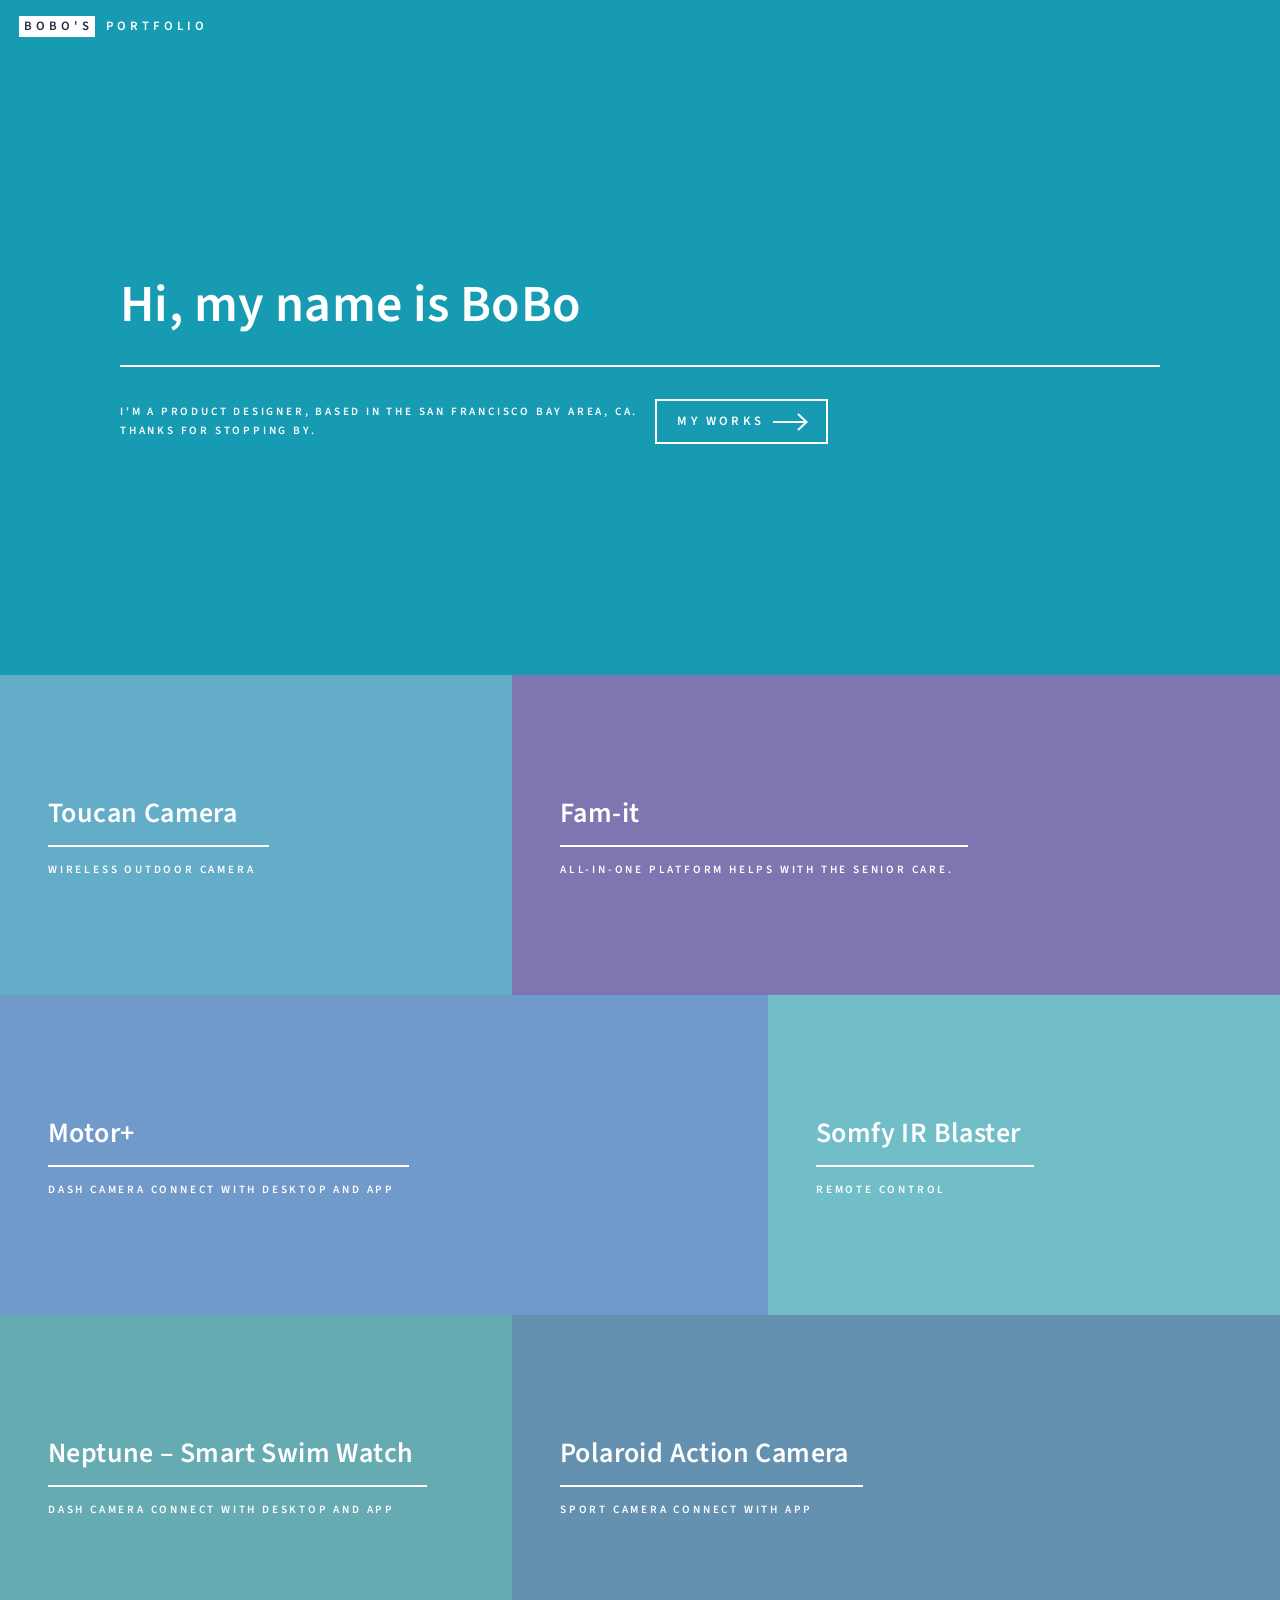
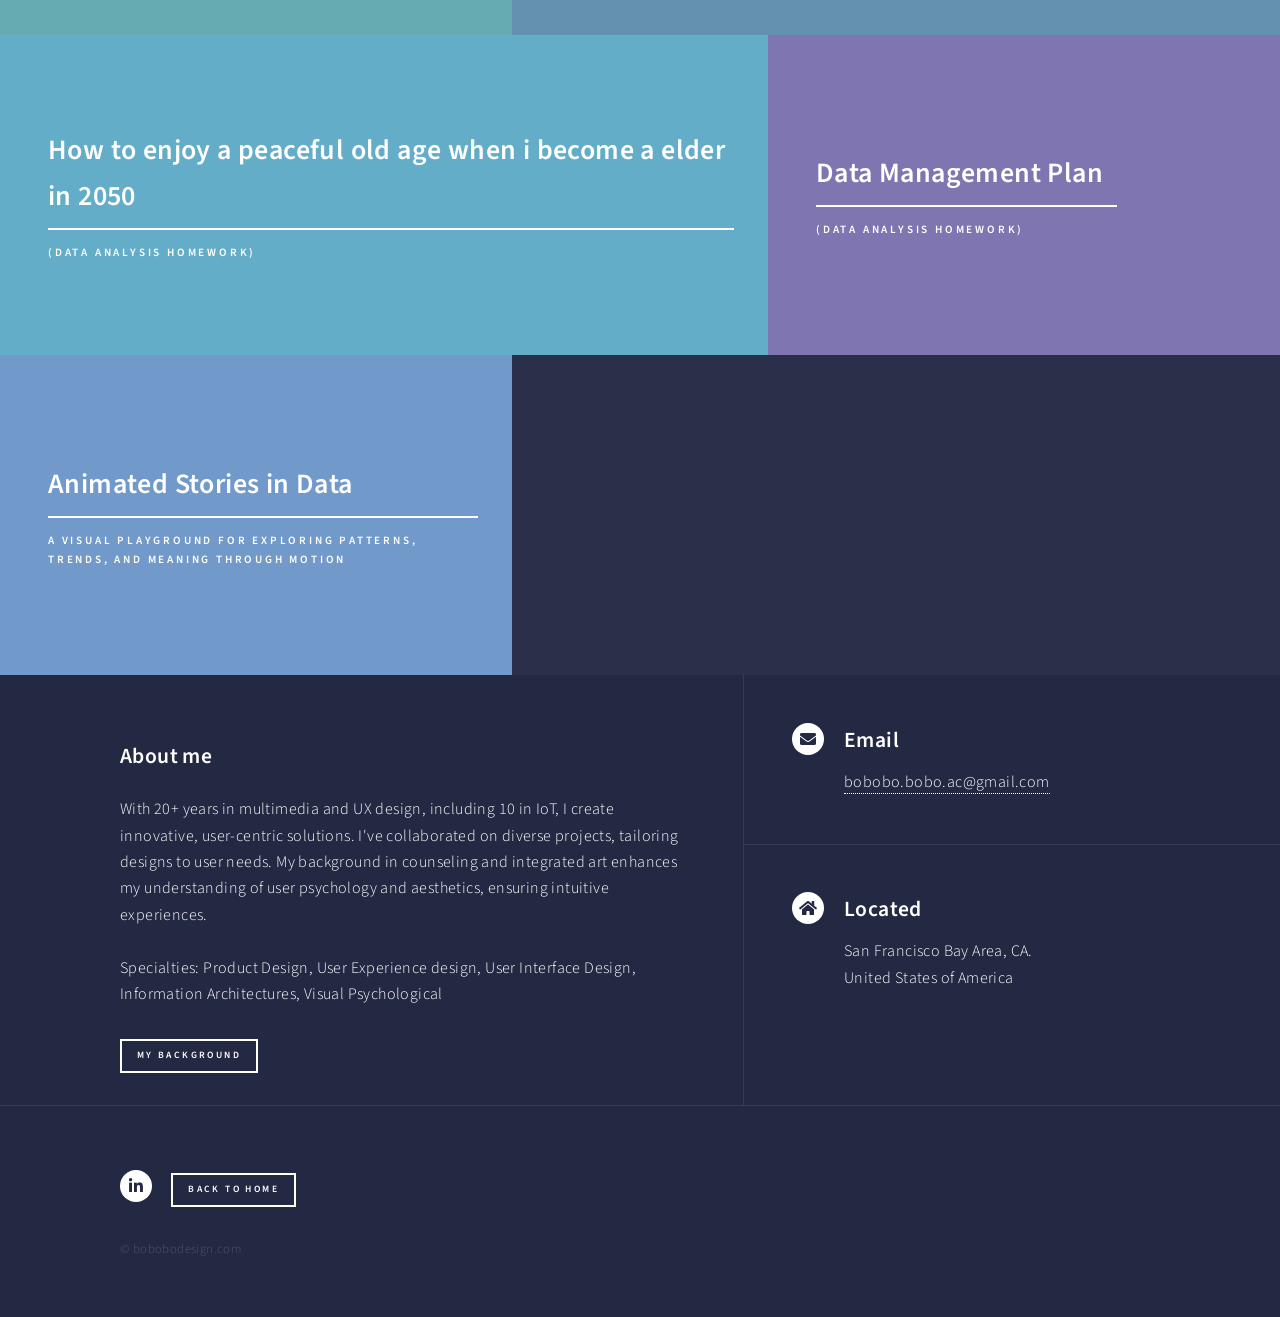
==== index.html @ 15dc29a9 "Add files via upload" ====
<!DOCTYPE HTML>
<html>
	<head>
		<title>BoBoBo's UX design portfolio</title>
		<meta charset="utf-8" />
		<meta name="viewport" content="width=device-width, initial-scale=1, user-scalable=no" />
		<link rel="stylesheet" href="assets/css/main.css" />
		<noscript><link rel="stylesheet" href="assets/css/noscript.css" /></noscript>

		<!-- Google tag (gtag.js) -->
<script async src="https://www.googletagmanager.com/gtag/js?id=G-2B6J5E05LQ"></script>
<script>
  window.dataLayer = window.dataLayer || [];
  function gtag(){dataLayer.push(arguments);}
  gtag('js', new Date());

  gtag('config', 'G-2B6J5E05LQ');
</script>
	</head>
	<body class="is-preload">

		<!-- Wrapper -->
			<div id="wrapper">

				<!-- Header -->
					<header id="header" class="alt">
						<a href="index.html" class="logo"><strong>BoBo's</strong> <span>Portfolio</span></a>
						
					</header>
	
				

				<!-- Banner -->
					<section id="banner" class="major">
						<div class="inner">
							<header class="major">
								<h1>Hi, my name is BoBo</h1>
							</header>
							<div class="content">
								<p>I'm a Product designer, based in the San Francisco Bay Area, CA.<br />
								Thanks for stopping by.</p>
								<ul class="actions">
									<li><a href="#one" class="button next scrolly">My works</a></li>
								</ul>
							</div>
						</div>
					</section>

				<!-- Main -->
					<div id="main">

						<!-- One -->
							<section id="one" class="tiles">
								<article>
									<span class="image">
										<img src="images/pic01.jpg" alt="" />
									</span>
									<header class="major">
										<h3><a href="toucan.html" class="link">Toucan Camera</a></h3>
										<p>Wireless Outdoor Camera</p>
									</header>	
								</article>
								<article>
									<span class="image">
										<img src="images/pic02.jpg" alt="" />
									</span>
									<header class="major">
										<h3><a href="famit.html" class="link">Fam-it</a></h3>
										<p>All-in-one platform helps with the senior care.</p>
									</header>
								</article>
								<article>
									<span class="image">
										<img src="images/motor.jpg" alt="" />
									</span>
									<header class="major">
										<h3><a href="Motorplus.html" class="link">Motor+</a></h3>
										<p>Dash Camera connect with desktop and app</p>
									</header>
								</article>
								<article>
									<span class="image">
										<img src="images/pic04.jpg" alt="" />
									</span>
									<header class="major">
										<h3><a href="somfy.html" class="link">Somfy IR Blaster</a></h3>
										<p>Remote Control</p>
									</header>
								</article>
								<article>
									<span class="image">
										<img src="images/pic05.jpg" alt="" />
									</span>
									<header class="major">
										<h3><a href="Neptune.html" class="link">Neptune – Smart Swim Watch</a></h3>
										<p>Dash Camera connect with desktop and app</p>
									</header>
								</article>
								<article>
									<span class="image">
										<img src="images/pic06.jpg" alt="" />
									</span>
									<header class="major">
										<h3><a href="Polaroid.html" class="link">Polaroid Action Camera</a></h3>
										<p>Sport Camera connect with app</p>
									</header>
								</article>
								<article>
									<span class="image">
										<img src="images/DA/da.png" alt="" />
									</span>
									<header class="major">
										<h3><a href="da1.html" class="link">How to enjoy a peaceful old age when i become a elder in 2050 </a></h3>
										<p>(Data Analysis Homework)</p>
									</header>
								</article>
								<article>
									<span class="image">
										<img src="images/DA2.jpg" alt="" />
									</span>
									<header class="major">
										<h3><a href="da2.html" class="link">Data Management Plan </a></h3>
										<p>(Data Analysis Homework)</p>
									</header>
								</article>

								<article>
									<span class="image">
										<img src="images/da3_1.png" alt="" />
									</span>
									<header class="major">
										<h3><a href="da3.html" class="link">Animated Stories in Data</a></h3>
										<p>A visual playground for exploring patterns, trends, and meaning through motion</p>
									</header>
								</article>
							</section>

						<!-- Two 
							<section id="two">
								<div class="inner">
									<header class="major">
										<h2>Massa libero</h2>
									</header>
									<p>Nullam et orci eu lorem consequat tincidunt vivamus et sagittis libero. Mauris aliquet magna magna sed nunc rhoncus pharetra. Pellentesque condimentum sem. In efficitur ligula tate urna. Maecenas laoreet massa vel lacinia pellentesque lorem ipsum dolor. Nullam et orci eu lorem consequat tincidunt. Vivamus et sagittis libero. Mauris aliquet magna magna sed nunc rhoncus amet pharetra et feugiat tempus.</p>
									<ul class="actions">
										<li><a href="landing.html" class="button next">Get Started</a></li>
									</ul>
								</div>
							</section> -->

					</div>

				<!-- Contact -->
					<section id="contact">
						<div class="inner">
							<section>
								<div>
									<h3>About me</h3>
									<p>With 20+ years in multimedia and UX design, including 10 in IoT, I create innovative, user-centric solutions. I've collaborated on diverse projects, tailoring designs to user needs. 
										My background in counseling and integrated art enhances my understanding of user psychology and aesthetics, ensuring intuitive experiences.</br></br>

										Specialties: Product Design, User Experience design, User Interface Design, Information Architectures, Visual Psychological
									</p>
								<a class="button small" href="cv.html">My background</a>
								</div>
							</section>
							<section class="split">
								<section>
									<div class="contact-method">
										<span class="icon solid alt fa-envelope"></span>
										<h3>Email</h3>
										<a href="#">bobobo.bobo.ac@gmail.com</a>
									</div>
								</section>
							
							
								<section>
									<div class="contact-method">
										<span class="icon solid alt fa-home"></span>
										<h3>Located</h3>
										<span>San Francisco Bay Area, CA.<br />
										United States of America</span>
									</div>
								</section>
							</section>
						</div>
					</section>

				<!-- Footer -->
					<footer id="footer">
						<div class="inner">
							<ul class="icons">
								
								<li><a href="https://www.linkedin.com/in/boboyee/" class="icon brands alt fa-linkedin-in" target="_blank"><span class="label">LinkedIn</span></a></li>
								<li><a class="button small" href="index.html">Back to home</a></li>
							</ul>
							<ul class="copyright">
								<li>&copy; bobobodesign.com</li>
							</ul>
						</div>
					</footer>

			</div>

		<!-- Scripts -->
			<script src="assets/js/jquery.min.js"></script>
			<script src="assets/js/jquery.scrolly.min.js"></script>
			<script src="assets/js/jquery.scrollex.min.js"></script>
			<script src="assets/js/browser.min.js"></script>
			<script src="assets/js/breakpoints.min.js"></script>
			<script src="assets/js/util.js"></script>
			<script src="assets/js/main.js"></script>

	</body>
</html>
---- assets/css/main.css ----
@import url(fontawesome-all.min.css);
@import url("https://fonts.googleapis.com/css?family=Source+Sans+Pro:300,300italic,600,600italic");

/*
	Forty by HTML5 UP
	html5up.net | @ajlkn
	Free for personal and commercial use under the CCA 3.0 license (html5up.net/license)
*/

html, body, div, span, applet, object,
iframe, h1, h2, h3, h4, h5, h6, p, blockquote,
pre, a, abbr, acronym, address, big, cite,
code, del, dfn, em, img, ins, kbd, q, s, samp,
small, strike, strong, sub, sup, tt, var, b,
u, i, center, dl, dt, dd, ol, ul, li, fieldset,
form, label, legend, table, caption, tbody,
tfoot, thead, tr, th, td, article, aside,
canvas, details, embed, figure, figcaption,
footer, header, hgroup, menu, nav, output, ruby,
section, summary, time, mark, audio, video {
	margin: 0;
	padding: 0;
	border: 0;
	font-size: 100%;
	font: inherit;
	vertical-align: baseline;}

article, aside, details, figcaption, figure,
footer, header, hgroup, menu, nav, section {
	display: block;}

body {
	line-height: 1;
}

ol, ul {
	list-style: none;
}

blockquote, q {
	quotes: none;
}

	blockquote:before, blockquote:after, q:before, q:after {
		content: '';
		content: none;
	}

table {
	border-collapse: collapse;
	border-spacing: 0;
}

body {
	-webkit-text-size-adjust: none;
}

mark {
	background-color: transparent;
	color: inherit;
}

input::-moz-focus-inner {
	border: 0;
	padding: 0;
}

input, select, textarea {
	-moz-appearance: none;
	-webkit-appearance: none;
	-ms-appearance: none;
	appearance: none;
}

/* Basic */

	@-ms-viewport {
		width: device-width;
	}

	body {
		-ms-overflow-style: scrollbar;
	}

	@media screen and (max-width: 480px) {

		html, body {
			min-width: 320px;
		}

	}

	html {
		box-sizing: border-box;
	}

	*, *:before, *:after {
		box-sizing: inherit;
	}

	body {
		background: #242943;
	}

		body.is-preload *, body.is-preload *:before, body.is-preload *:after {
			-moz-animation: none !important;
			-webkit-animation: none !important;
			-ms-animation: none !important;
			animation: none !important;
			-moz-transition: none !important;
			-webkit-transition: none !important;
			-ms-transition: none !important;
			transition: none !important;
		}

/* Type */

	body, input, select, textarea {
		color: #ffffff;
		font-family: "Source Sans Pro", Helvetica, sans-serif;
		font-size: 17pt;
		font-weight: 300;
		letter-spacing: 0.025em;
		line-height: 1.65;
	}

		@media screen and (max-width: 1680px) {

			body, input, select, textarea {
				font-size: 14pt;
			}

		}

		@media screen and (max-width: 1280px) {

			body, input, select, textarea {
				font-size: 12pt;
			}

		}

		@media screen and (max-width: 360px) {

			body, input, select, textarea {
				font-size: 11pt;
			}

		}

	a {
		-moz-transition: color 0.2s ease-in-out, border-bottom-color 0.2s ease-in-out;
		-webkit-transition: color 0.2s ease-in-out, border-bottom-color 0.2s ease-in-out;
		-ms-transition: color 0.2s ease-in-out, border-bottom-color 0.2s ease-in-out;
		transition: color 0.2s ease-in-out, border-bottom-color 0.2s ease-in-out;
		border-bottom: dotted 1px;
		color: inherit;
		text-decoration: none;
	}

		a:hover {
			border-bottom-color: transparent;
			color: #9bf1ff !important;
		}

		a:active {
			color: #53e3fb !important;
		}

	strong, b {
		color: #ffffff;
		font-weight: 600;
	}

	em, i {
		font-style: italic;
	}

	p {
		margin: 0 0 2em 0;
	}

	h1, h2, h3, h4, h5, h6 {
		color: #ffffff;
		font-weight: 600;
		line-height: 1.65;
		margin: 0 0 1em 0;
	}

		h1 a, h2 a, h3 a, h4 a, h5 a, h6 a {
			color: inherit;
			border-bottom: 0;
		}

	h1 {
		font-size: 2.5em;
	}

	h2 {
		font-size: 1.75em;
	}

	h3 {
		font-size: 1.35em;
	}

	h4 {
		font-size: 1.1em;
	}

	h5 {
		font-size: 0.9em;
	}

	h6 {
		font-size: 0.7em;
	}

	@media screen and (max-width: 736px) {

		h1 {
			font-size: 2em;
		}

		h2 {
			font-size: 1.5em;
		}

		h3 {
			font-size: 1.25em;
		}

	}

	sub {
		font-size: 0.8em;
		position: relative;
		top: 0.5em;
	}

	sup {
		font-size: 0.8em;
		position: relative;
		top: -0.5em;
	}

	blockquote {
		border-left: solid 4px rgba(212, 212, 255, 0.1);
		font-style: italic;
		margin: 0 0 2em 0;
		padding: 0.5em 0 0.5em 2em;
	}

	code {
		background: rgba(212, 212, 255, 0.035);
		font-family: "Courier New", monospace;
		font-size: 0.9em;
		margin: 0 0.25em;
		padding: 0.25em 0.65em;
	}

	pre {
		-webkit-overflow-scrolling: touch;
		font-family: "Courier New", monospace;
		font-size: 0.9em;
		margin: 0 0 2em 0;
	}

		pre code {
			display: block;
			line-height: 1.75;
			padding: 1em 1.5em;
			overflow-x: auto;
		}

	hr {
		border: 0;
		border-bottom: solid 1px rgba(212, 212, 255, 0.1);
		margin: 2em 0;
	}

		hr.major {
			margin: 3em 0;
		}

	.align-left {
		text-align: left;
	}

	.align-center {
		text-align: center;
	}

	.align-right {
		text-align: right;
	}

/* Row */

	.row {
		display: flex;
		flex-wrap: wrap;
		box-sizing: border-box;
		align-items: stretch;
	}

		.row > * {
			box-sizing: border-box;
		}

		.row.gtr-uniform > * > :last-child {
			margin-bottom: 0;
		}

		.row.aln-left {
			justify-content: flex-start;
		}

		.row.aln-center {
			justify-content: center;
		}

		.row.aln-right {
			justify-content: flex-end;
		}

		.row.aln-top {
			align-items: flex-start;
		}

		.row.aln-middle {
			align-items: center;
		}

		.row.aln-bottom {
			align-items: flex-end;
		}

		.row > .imp {
			order: -1;
		}

		.row > .col-1 {
			width: 8.33333%;
		}

		.row > .off-1 {
			margin-left: 8.33333%;
		}

		.row > .col-2 {
			width: 16.66667%;
		}

		.row > .off-2 {
			margin-left: 16.66667%;
		}

		.row > .col-3 {
			width: 25%;
		}

		.row > .off-3 {
			margin-left: 25%;
		}

		.row > .col-4 {
			width: 33.33333%;
		}

		.row > .off-4 {
			margin-left: 33.33333%;
		}

		.row > .col-5 {
			width: 41.66667%;
		}

		.row > .off-5 {
			margin-left: 41.66667%;
		}

		.row > .col-6 {
			width: 50%;
		}

		.row > .off-6 {
			margin-left: 50%;
		}

		.row > .col-7 {
			width: 58.33333%;
		}

		.row > .off-7 {
			margin-left: 58.33333%;
		}

		.row > .col-8 {
			width: 66.66667%;
		}

		.row > .off-8 {
			margin-left: 66.66667%;
		}

		.row > .col-9 {
			width: 75%;
		}

		.row > .off-9 {
			margin-left: 75%;
		}

		.row > .col-10 {
			width: 83.33333%;
		}

		.row > .off-10 {
			margin-left: 83.33333%;
		}

		.row > .col-11 {
			width: 91.66667%;
		}

		.row > .off-11 {
			margin-left: 91.66667%;
		}

		.row > .col-12 {
			width: 100%;
		}

		.row > .off-12 {
			margin-left: 100%;
		}

		.row.gtr-0 {
			margin-top: 0;
			margin-left: 0em;
		}

			.row.gtr-0 > * {
				padding: 0 0 0 0em;
			}

			.row.gtr-0.gtr-uniform {
				margin-top: 0em;
			}

				.row.gtr-0.gtr-uniform > * {
					padding-top: 0em;
				}

		.row.gtr-25 {
			margin-top: 0;
			margin-left: -0.5em;
		}

			.row.gtr-25 > * {
				padding: 0 0 0 0.5em;
			}

			.row.gtr-25.gtr-uniform {
				margin-top: -0.5em;
			}

				.row.gtr-25.gtr-uniform > * {
					padding-top: 0.5em;
				}

		.row.gtr-50 {
			margin-top: 0;
			margin-left: -1em;
		}

			.row.gtr-50 > * {
				padding: 0 0 0 1em;
			}

			.row.gtr-50.gtr-uniform {
				margin-top: -1em;
			}

				.row.gtr-50.gtr-uniform > * {
					padding-top: 1em;
				}

		.row {
			margin-top: 0;
			margin-left: -2em;
		}

			.row > * {
				padding: 0 0 0 2em;
			}

			.row.gtr-uniform {
				margin-top: -2em;
			}

				.row.gtr-uniform > * {
					padding-top: 2em;
				}

		.row.gtr-150 {
			margin-top: 0;
			margin-left: -3em;
		}

			.row.gtr-150 > * {
				padding: 0 0 0 3em;
			}

			.row.gtr-150.gtr-uniform {
				margin-top: -3em;
			}

				.row.gtr-150.gtr-uniform > * {
					padding-top: 3em;
				}

		.row.gtr-200 {
			margin-top: 0;
			margin-left: -4em;
		}

			.row.gtr-200 > * {
				padding: 0 0 0 4em;
			}

			.row.gtr-200.gtr-uniform {
				margin-top: -4em;
			}

				.row.gtr-200.gtr-uniform > * {
					padding-top: 4em;
				}

		@media screen and (max-width: 1680px) {

			.row {
				display: flex;
				flex-wrap: wrap;
				box-sizing: border-box;
				align-items: stretch;
			}

				.row > * {
					box-sizing: border-box;
				}

				.row.gtr-uniform > * > :last-child {
					margin-bottom: 0;
				}

				.row.aln-left {
					justify-content: flex-start;
				}

				.row.aln-center {
					justify-content: center;
				}

				.row.aln-right {
					justify-content: flex-end;
				}

				.row.aln-top {
					align-items: flex-start;
				}

				.row.aln-middle {
					align-items: center;
				}

				.row.aln-bottom {
					align-items: flex-end;
				}

				.row > .imp-xlarge {
					order: -1;
				}

				.row > .col-1-xlarge {
					width: 8.33333%;
				}

				.row > .off-1-xlarge {
					margin-left: 8.33333%;
				}

				.row > .col-2-xlarge {
					width: 16.66667%;
				}

				.row > .off-2-xlarge {
					margin-left: 16.66667%;
				}

				.row > .col-3-xlarge {
					width: 25%;
				}

				.row > .off-3-xlarge {
					margin-left: 25%;
				}

				.row > .col-4-xlarge {
					width: 33.33333%;
				}

				.row > .off-4-xlarge {
					margin-left: 33.33333%;
				}

				.row > .col-5-xlarge {
					width: 41.66667%;
				}

				.row > .off-5-xlarge {
					margin-left: 41.66667%;
				}

				.row > .col-6-xlarge {
					width: 50%;
				}

				.row > .off-6-xlarge {
					margin-left: 50%;
				}

				.row > .col-7-xlarge {
					width: 58.33333%;
				}

				.row > .off-7-xlarge {
					margin-left: 58.33333%;
				}

				.row > .col-8-xlarge {
					width: 66.66667%;
				}

				.row > .off-8-xlarge {
					margin-left: 66.66667%;
				}

				.row > .col-9-xlarge {
					width: 75%;
				}

				.row > .off-9-xlarge {
					margin-left: 75%;
				}

				.row > .col-10-xlarge {
					width: 83.33333%;
				}

				.row > .off-10-xlarge {
					margin-left: 83.33333%;
				}

				.row > .col-11-xlarge {
					width: 91.66667%;
				}

				.row > .off-11-xlarge {
					margin-left: 91.66667%;
				}

				.row > .col-12-xlarge {
					width: 100%;
				}

				.row > .off-12-xlarge {
					margin-left: 100%;
				}

				.row.gtr-0 {
					margin-top: 0;
					margin-left: 0em;
				}

					.row.gtr-0 > * {
						padding: 0 0 0 0em;
					}

					.row.gtr-0.gtr-uniform {
						margin-top: 0em;
					}

						.row.gtr-0.gtr-uniform > * {
							padding-top: 0em;
						}

				.row.gtr-25 {
					margin-top: 0;
					margin-left: -0.5em;
				}

					.row.gtr-25 > * {
						padding: 0 0 0 0.5em;
					}

					.row.gtr-25.gtr-uniform {
						margin-top: -0.5em;
					}

						.row.gtr-25.gtr-uniform > * {
							padding-top: 0.5em;
						}

				.row.gtr-50 {
					margin-top: 0;
					margin-left: -1em;
				}

					.row.gtr-50 > * {
						padding: 0 0 0 1em;
					}

					.row.gtr-50.gtr-uniform {
						margin-top: -1em;
					}

						.row.gtr-50.gtr-uniform > * {
							padding-top: 1em;
						}

				.row {
					margin-top: 0;
					margin-left: -2em;
				}

					.row > * {
						padding: 0 0 0 2em;
					}

					.row.gtr-uniform {
						margin-top: -2em;
					}

						.row.gtr-uniform > * {
							padding-top: 2em;
						}

				.row.gtr-150 {
					margin-top: 0;
					margin-left: -3em;
				}

					.row.gtr-150 > * {
						padding: 0 0 0 3em;
					}

					.row.gtr-150.gtr-uniform {
						margin-top: -3em;
					}

						.row.gtr-150.gtr-uniform > * {
							padding-top: 3em;
						}

				.row.gtr-200 {
					margin-top: 0;
					margin-left: -4em;
				}

					.row.gtr-200 > * {
						padding: 0 0 0 4em;
					}

					.row.gtr-200.gtr-uniform {
						margin-top: -4em;
					}

						.row.gtr-200.gtr-uniform > * {
							padding-top: 4em;
						}

		}

		@media screen and (max-width: 1280px) {

			.row {
				display: flex;
				flex-wrap: wrap;
				box-sizing: border-box;
				align-items: stretch;
			}

				.row > * {
					box-sizing: border-box;
				}

				.row.gtr-uniform > * > :last-child {
					margin-bottom: 0;
				}

				.row.aln-left {
					justify-content: flex-start;
				}

				.row.aln-center {
					justify-content: center;
				}

				.row.aln-right {
					justify-content: flex-end;
				}

				.row.aln-top {
					align-items: flex-start;
				}

				.row.aln-middle {
					align-items: center;
				}

				.row.aln-bottom {
					align-items: flex-end;
				}

				.row > .imp-large {
					order: -1;
				}

				.row > .col-1-large {
					width: 8.33333%;
				}

				.row > .off-1-large {
					margin-left: 8.33333%;
				}

				.row > .col-2-large {
					width: 16.66667%;
				}

				.row > .off-2-large {
					margin-left: 16.66667%;
				}

				.row > .col-3-large {
					width: 25%;
				}

				.row > .off-3-large {
					margin-left: 25%;
				}

				.row > .col-4-large {
					width: 33.33333%;
				}

				.row > .off-4-large {
					margin-left: 33.33333%;
				}

				.row > .col-5-large {
					width: 41.66667%;
				}

				.row > .off-5-large {
					margin-left: 41.66667%;
				}

				.row > .col-6-large {
					width: 50%;
				}

				.row > .off-6-large {
					margin-left: 50%;
				}

				.row > .col-7-large {
					width: 58.33333%;
				}

				.row > .off-7-large {
					margin-left: 58.33333%;
				}

				.row > .col-8-large {
					width: 66.66667%;
				}

				.row > .off-8-large {
					margin-left: 66.66667%;
				}

				.row > .col-9-large {
					width: 75%;
				}

				.row > .off-9-large {
					margin-left: 75%;
				}

				.row > .col-10-large {
					width: 83.33333%;
				}

				.row > .off-10-large {
					margin-left: 83.33333%;
				}

				.row > .col-11-large {
					width: 91.66667%;
				}

				.row > .off-11-large {
					margin-left: 91.66667%;
				}

				.row > .col-12-large {
					width: 100%;
				}

				.row > .off-12-large {
					margin-left: 100%;
				}

				.row.gtr-0 {
					margin-top: 0;
					margin-left: 0em;
				}

					.row.gtr-0 > * {
						padding: 0 0 0 0em;
					}

					.row.gtr-0.gtr-uniform {
						margin-top: 0em;
					}

						.row.gtr-0.gtr-uniform > * {
							padding-top: 0em;
						}

				.row.gtr-25 {
					margin-top: 0;
					margin-left: -0.375em;
				}

					.row.gtr-25 > * {
						padding: 0 0 0 0.375em;
					}

					.row.gtr-25.gtr-uniform {
						margin-top: -0.375em;
					}

						.row.gtr-25.gtr-uniform > * {
							padding-top: 0.375em;
						}

				.row.gtr-50 {
					margin-top: 0;
					margin-left: -0.75em;
				}

					.row.gtr-50 > * {
						padding: 0 0 0 0.75em;
					}

					.row.gtr-50.gtr-uniform {
						margin-top: -0.75em;
					}

						.row.gtr-50.gtr-uniform > * {
							padding-top: 0.75em;
						}

				.row {
					margin-top: 0;
					margin-left: -1.5em;
				}

					.row > * {
						padding: 0 0 0 1.5em;
					}

					.row.gtr-uniform {
						margin-top: -1.5em;
					}

						.row.gtr-uniform > * {
							padding-top: 1.5em;
						}

				.row.gtr-150 {
					margin-top: 0;
					margin-left: -2.25em;
				}

					.row.gtr-150 > * {
						padding: 0 0 0 2.25em;
					}

					.row.gtr-150.gtr-uniform {
						margin-top: -2.25em;
					}

						.row.gtr-150.gtr-uniform > * {
							padding-top: 2.25em;
						}

				.row.gtr-200 {
					margin-top: 0;
					margin-left: -3em;
				}

					.row.gtr-200 > * {
						padding: 0 0 0 3em;
					}

					.row.gtr-200.gtr-uniform {
						margin-top: -3em;
					}

						.row.gtr-200.gtr-uniform > * {
							padding-top: 3em;
						}

		}

		@media screen and (max-width: 980px) {

			.row {
				display: flex;
				flex-wrap: wrap;
				box-sizing: border-box;
				align-items: stretch;
			}

				.row > * {
					box-sizing: border-box;
				}

				.row.gtr-uniform > * > :last-child {
					margin-bottom: 0;
				}

				.row.aln-left {
					justify-content: flex-start;
				}

				.row.aln-center {
					justify-content: center;
				}

				.row.aln-right {
					justify-content: flex-end;
				}

				.row.aln-top {
					align-items: flex-start;
				}

				.row.aln-middle {
					align-items: center;
				}

				.row.aln-bottom {
					align-items: flex-end;
				}

				.row > .imp-medium {
					order: -1;
				}

				.row > .col-1-medium {
					width: 8.33333%;
				}

				.row > .off-1-medium {
					margin-left: 8.33333%;
				}

				.row > .col-2-medium {
					width: 16.66667%;
				}

				.row > .off-2-medium {
					margin-left: 16.66667%;
				}

				.row > .col-3-medium {
					width: 25%;
				}

				.row > .off-3-medium {
					margin-left: 25%;
				}

				.row > .col-4-medium {
					width: 33.33333%;
				}

				.row > .off-4-medium {
					margin-left: 33.33333%;
				}

				.row > .col-5-medium {
					width: 41.66667%;
				}

				.row > .off-5-medium {
					margin-left: 41.66667%;
				}

				.row > .col-6-medium {
					width: 50%;
				}

				.row > .off-6-medium {
					margin-left: 50%;
				}

				.row > .col-7-medium {
					width: 58.33333%;
				}

				.row > .off-7-medium {
					margin-left: 58.33333%;
				}

				.row > .col-8-medium {
					width: 66.66667%;
				}

				.row > .off-8-medium {
					margin-left: 66.66667%;
				}

				.row > .col-9-medium {
					width: 75%;
				}

				.row > .off-9-medium {
					margin-left: 75%;
				}

				.row > .col-10-medium {
					width: 83.33333%;
				}

				.row > .off-10-medium {
					margin-left: 83.33333%;
				}

				.row > .col-11-medium {
					width: 91.66667%;
				}

				.row > .off-11-medium {
					margin-left: 91.66667%;
				}

				.row > .col-12-medium {
					width: 100%;
				}

				.row > .off-12-medium {
					margin-left: 100%;
				}

				.row.gtr-0 {
					margin-top: 0;
					margin-left: 0em;
				}

					.row.gtr-0 > * {
						padding: 0 0 0 0em;
					}

					.row.gtr-0.gtr-uniform {
						margin-top: 0em;
					}

						.row.gtr-0.gtr-uniform > * {
							padding-top: 0em;
						}

				.row.gtr-25 {
					margin-top: 0;
					margin-left: -0.375em;
				}

					.row.gtr-25 > * {
						padding: 0 0 0 0.375em;
					}

					.row.gtr-25.gtr-uniform {
						margin-top: -0.375em;
					}

						.row.gtr-25.gtr-uniform > * {
							padding-top: 0.375em;
						}

				.row.gtr-50 {
					margin-top: 0;
					margin-left: -0.75em;
				}

					.row.gtr-50 > * {
						padding: 0 0 0 0.75em;
					}

					.row.gtr-50.gtr-uniform {
						margin-top: -0.75em;
					}

						.row.gtr-50.gtr-uniform > * {
							padding-top: 0.75em;
						}

				.row {
					margin-top: 0;
					margin-left: -1.5em;
				}

					.row > * {
						padding: 0 0 0 1.5em;
					}

					.row.gtr-uniform {
						margin-top: -1.5em;
					}

						.row.gtr-uniform > * {
							padding-top: 1.5em;
						}

				.row.gtr-150 {
					margin-top: 0;
					margin-left: -2.25em;
				}

					.row.gtr-150 > * {
						padding: 0 0 0 2.25em;
					}

					.row.gtr-150.gtr-uniform {
						margin-top: -2.25em;
					}

						.row.gtr-150.gtr-uniform > * {
							padding-top: 2.25em;
						}

				.row.gtr-200 {
					margin-top: 0;
					margin-left: -3em;
				}

					.row.gtr-200 > * {
						padding: 0 0 0 3em;
					}

					.row.gtr-200.gtr-uniform {
						margin-top: -3em;
					}

						.row.gtr-200.gtr-uniform > * {
							padding-top: 3em;
						}

		}

		@media screen and (max-width: 736px) {

			.row {
				display: flex;
				flex-wrap: wrap;
				box-sizing: border-box;
				align-items: stretch;
			}

				.row > * {
					box-sizing: border-box;
				}

				.row.gtr-uniform > * > :last-child {
					margin-bottom: 0;
				}

				.row.aln-left {
					justify-content: flex-start;
				}

				.row.aln-center {
					justify-content: center;
				}

				.row.aln-right {
					justify-content: flex-end;
				}

				.row.aln-top {
					align-items: flex-start;
				}

				.row.aln-middle {
					align-items: center;
				}

				.row.aln-bottom {
					align-items: flex-end;
				}

				.row > .imp-small {
					order: -1;
				}

				.row > .col-1-small {
					width: 8.33333%;
				}

				.row > .off-1-small {
					margin-left: 8.33333%;
				}

				.row > .col-2-small {
					width: 16.66667%;
				}

				.row > .off-2-small {
					margin-left: 16.66667%;
				}

				.row > .col-3-small {
					width: 25%;
				}

				.row > .off-3-small {
					margin-left: 25%;
				}

				.row > .col-4-small {
					width: 33.33333%;
				}

				.row > .off-4-small {
					margin-left: 33.33333%;
				}

				.row > .col-5-small {
					width: 41.66667%;
				}

				.row > .off-5-small {
					margin-left: 41.66667%;
				}

				.row > .col-6-small {
					width: 50%;
				}

				.row > .off-6-small {
					margin-left: 50%;
				}

				.row > .col-7-small {
					width: 58.33333%;
				}

				.row > .off-7-small {
					margin-left: 58.33333%;
				}

				.row > .col-8-small {
					width: 66.66667%;
				}

				.row > .off-8-small {
					margin-left: 66.66667%;
				}

				.row > .col-9-small {
					width: 75%;
				}

				.row > .off-9-small {
					margin-left: 75%;
				}

				.row > .col-10-small {
					width: 83.33333%;
				}

				.row > .off-10-small {
					margin-left: 83.33333%;
				}

				.row > .col-11-small {
					width: 91.66667%;
				}

				.row > .off-11-small {
					margin-left: 91.66667%;
				}

				.row > .col-12-small {
					width: 100%;
				}

				.row > .off-12-small {
					margin-left: 100%;
				}

				.row.gtr-0 {
					margin-top: 0;
					margin-left: 0em;
				}

					.row.gtr-0 > * {
						padding: 0 0 0 0em;
					}

					.row.gtr-0.gtr-uniform {
						margin-top: 0em;
					}

						.row.gtr-0.gtr-uniform > * {
							padding-top: 0em;
						}

				.row.gtr-25 {
					margin-top: 0;
					margin-left: -0.3125em;
				}

					.row.gtr-25 > * {
						padding: 0 0 0 0.3125em;
					}

					.row.gtr-25.gtr-uniform {
						margin-top: -0.3125em;
					}

						.row.gtr-25.gtr-uniform > * {
							padding-top: 0.3125em;
						}

				.row.gtr-50 {
					margin-top: 0;
					margin-left: -0.625em;
				}

					.row.gtr-50 > * {
						padding: 0 0 0 0.625em;
					}

					.row.gtr-50.gtr-uniform {
						margin-top: -0.625em;
					}

						.row.gtr-50.gtr-uniform > * {
							padding-top: 0.625em;
						}

				.row {
					margin-top: 0;
					margin-left: -1.25em;
				}

					.row > * {
						padding: 0 0 0 1.25em;
					}

					.row.gtr-uniform {
						margin-top: -1.25em;
					}

						.row.gtr-uniform > * {
							padding-top: 1.25em;
						}

				.row.gtr-150 {
					margin-top: 0;
					margin-left: -1.875em;
				}

					.row.gtr-150 > * {
						padding: 0 0 0 1.875em;
					}

					.row.gtr-150.gtr-uniform {
						margin-top: -1.875em;
					}

						.row.gtr-150.gtr-uniform > * {
							padding-top: 1.875em;
						}

				.row.gtr-200 {
					margin-top: 0;
					margin-left: -2.5em;
				}

					.row.gtr-200 > * {
						padding: 0 0 0 2.5em;
					}

					.row.gtr-200.gtr-uniform {
						margin-top: -2.5em;
					}

						.row.gtr-200.gtr-uniform > * {
							padding-top: 2.5em;
						}

		}

		@media screen and (max-width: 480px) {

			.row {
				display: flex;
				flex-wrap: wrap;
				box-sizing: border-box;
				align-items: stretch;
			}

				.row > * {
					box-sizing: border-box;
				}

				.row.gtr-uniform > * > :last-child {
					margin-bottom: 0;
				}

				.row.aln-left {
					justify-content: flex-start;
				}

				.row.aln-center {
					justify-content: center;
				}

				.row.aln-right {
					justify-content: flex-end;
				}

				.row.aln-top {
					align-items: flex-start;
				}

				.row.aln-middle {
					align-items: center;
				}

				.row.aln-bottom {
					align-items: flex-end;
				}

				.row > .imp-xsmall {
					order: -1;
				}

				.row > .col-1-xsmall {
					width: 8.33333%;
				}

				.row > .off-1-xsmall {
					margin-left: 8.33333%;
				}

				.row > .col-2-xsmall {
					width: 16.66667%;
				}

				.row > .off-2-xsmall {
					margin-left: 16.66667%;
				}

				.row > .col-3-xsmall {
					width: 25%;
				}

				.row > .off-3-xsmall {
					margin-left: 25%;
				}

				.row > .col-4-xsmall {
					width: 33.33333%;
				}

				.row > .off-4-xsmall {
					margin-left: 33.33333%;
				}

				.row > .col-5-xsmall {
					width: 41.66667%;
				}

				.row > .off-5-xsmall {
					margin-left: 41.66667%;
				}

				.row > .col-6-xsmall {
					width: 50%;
				}

				.row > .off-6-xsmall {
					margin-left: 50%;
				}

				.row > .col-7-xsmall {
					width: 58.33333%;
				}

				.row > .off-7-xsmall {
					margin-left: 58.33333%;
				}

				.row > .col-8-xsmall {
					width: 66.66667%;
				}

				.row > .off-8-xsmall {
					margin-left: 66.66667%;
				}

				.row > .col-9-xsmall {
					width: 75%;
				}

				.row > .off-9-xsmall {
					margin-left: 75%;
				}

				.row > .col-10-xsmall {
					width: 83.33333%;
				}

				.row > .off-10-xsmall {
					margin-left: 83.33333%;
				}

				.row > .col-11-xsmall {
					width: 91.66667%;
				}

				.row > .off-11-xsmall {
					margin-left: 91.66667%;
				}

				.row > .col-12-xsmall {
					width: 100%;
				}

				.row > .off-12-xsmall {
					margin-left: 100%;
				}

				.row.gtr-0 {
					margin-top: 0;
					margin-left: 0em;
				}

					.row.gtr-0 > * {
						padding: 0 0 0 0em;
					}

					.row.gtr-0.gtr-uniform {
						margin-top: 0em;
					}

						.row.gtr-0.gtr-uniform > * {
							padding-top: 0em;
						}

				.row.gtr-25 {
					margin-top: 0;
					margin-left: -0.3125em;
				}

					.row.gtr-25 > * {
						padding: 0 0 0 0.3125em;
					}

					.row.gtr-25.gtr-uniform {
						margin-top: -0.3125em;
					}

						.row.gtr-25.gtr-uniform > * {
							padding-top: 0.3125em;
						}

				.row.gtr-50 {
					margin-top: 0;
					margin-left: -0.625em;
				}

					.row.gtr-50 > * {
						padding: 0 0 0 0.625em;
					}

					.row.gtr-50.gtr-uniform {
						margin-top: -0.625em;
					}

						.row.gtr-50.gtr-uniform > * {
							padding-top: 0.625em;
						}

				.row {
					margin-top: 0;
					margin-left: -1.25em;
				}

					.row > * {
						padding: 0 0 0 1.25em;
					}

					.row.gtr-uniform {
						margin-top: -1.25em;
					}

						.row.gtr-uniform > * {
							padding-top: 1.25em;
						}

				.row.gtr-150 {
					margin-top: 0;
					margin-left: -1.875em;
				}

					.row.gtr-150 > * {
						padding: 0 0 0 1.875em;
					}

					.row.gtr-150.gtr-uniform {
						margin-top: -1.875em;
					}

						.row.gtr-150.gtr-uniform > * {
							padding-top: 1.875em;
						}

				.row.gtr-200 {
					margin-top: 0;
					margin-left: -2.5em;
				}

					.row.gtr-200 > * {
						padding: 0 0 0 2.5em;
					}

					.row.gtr-200.gtr-uniform {
						margin-top: -2.5em;
					}

						.row.gtr-200.gtr-uniform > * {
							padding-top: 2.5em;
						}

		}

/* Section/Article */

	section.special, article.special {
		text-align: center;
	}

	header.major {
		width: -moz-max-content;
		width: -webkit-max-content;
		width: -ms-max-content;
		width: auto;
		margin-bottom: 2em;
	}

		header.major > :first-child {
			margin-bottom: 0;
			width: calc(100% + 0.5em);
		}

			header.major > :first-child:after {
				content: '';
				background-color: #ffffff;
				display: block;
				height: 2px;
				margin: 0.325em 0 0.5em 0;
				width: 100%;
			}

		header.major > p {
			font-size: 0.7em;
			font-weight: 600;
			letter-spacing: 0.25em;
			margin-bottom: 0;
			text-transform: uppercase;
		}

		body.is-ie header.major > :first-child:after {
			max-width: 9em;
		}

		body.is-ie header.major > h1:after {
			max-width: 100% !important;
		}

	@media screen and (max-width: 736px) {

		header.major > p br {
			display: none;
		}

	}

/* Form */

	form {
		margin: 0 0 2em 0;
	}

		form > :last-child {
			margin-bottom: 0;
		}

		form > .fields {
			display: -moz-flex;
			display: -webkit-flex;
			display: -ms-flex;
			display: flex;
			-moz-flex-wrap: wrap;
			-webkit-flex-wrap: wrap;
			-ms-flex-wrap: wrap;
			flex-wrap: wrap;
			width: calc(100% + 3em);
			margin: -1.5em 0 2em -1.5em;
		}

			form > .fields > .field {
				-moz-flex-grow: 0;
				-webkit-flex-grow: 0;
				-ms-flex-grow: 0;
				flex-grow: 0;
				-moz-flex-shrink: 0;
				-webkit-flex-shrink: 0;
				-ms-flex-shrink: 0;
				flex-shrink: 0;
				padding: 1.5em 0 0 1.5em;
				width: calc(100% - 1.5em);
			}

				form > .fields > .field.half {
					width: calc(50% - 0.75em);
				}

				form > .fields > .field.third {
					width: calc(100%/3 - 0.5em);
				}

				form > .fields > .field.quarter {
					width: calc(25% - 0.375em);
				}

		@media screen and (max-width: 480px) {

			form > .fields {
				width: calc(100% + 3em);
				margin: -1.5em 0 2em -1.5em;
			}

				form > .fields > .field {
					padding: 1.5em 0 0 1.5em;
					width: calc(100% - 1.5em);
				}

					form > .fields > .field.half {
						width: calc(100% - 1.5em);
					}

					form > .fields > .field.third {
						width: calc(100% - 1.5em);
					}

					form > .fields > .field.quarter {
						width: calc(100% - 1.5em);
					}

		}

	label {
		color: #ffffff;
		display: block;
		font-size: 0.8em;
		font-weight: 600;
		letter-spacing: 0.25em;
		margin: 0 0 1em 0;
		text-transform: uppercase;
	}

	input[type="text"],
	input[type="password"],
	input[type="email"],
	input[type="tel"],
	input[type="search"],
	input[type="url"],
	select,
	textarea {
		-moz-appearance: none;
		-webkit-appearance: none;
		-ms-appearance: none;
		appearance: none;
		background: rgba(212, 212, 255, 0.035);
		border: none;
		border-radius: 0;
		color: inherit;
		display: block;
		outline: 0;
		padding: 0 1em;
		text-decoration: none;
		width: 100%;
	}

		input[type="text"]:invalid,
		input[type="password"]:invalid,
		input[type="email"]:invalid,
		input[type="tel"]:invalid,
		input[type="search"]:invalid,
		input[type="url"]:invalid,
		select:invalid,
		textarea:invalid {
			box-shadow: none;
		}

		input[type="text"]:focus,
		input[type="password"]:focus,
		input[type="email"]:focus,
		input[type="tel"]:focus,
		input[type="search"]:focus,
		input[type="url"]:focus,
		select:focus,
		textarea:focus {
			border-color: #9bf1ff;
			box-shadow: 0 0 0 2px #9bf1ff;
		}

	select {
		background-image: url("data:image/svg+xml;charset=utf8,%3Csvg xmlns='http://www.w3.org/2000/svg' width='40' height='40' preserveAspectRatio='none' viewBox='0 0 40 40'%3E%3Cpath d='M9.4,12.3l10.4,10.4l10.4-10.4c0.2-0.2,0.5-0.4,0.9-0.4c0.3,0,0.6,0.1,0.9,0.4l3.3,3.3c0.2,0.2,0.4,0.5,0.4,0.9 c0,0.4-0.1,0.6-0.4,0.9L20.7,31.9c-0.2,0.2-0.5,0.4-0.9,0.4c-0.3,0-0.6-0.1-0.9-0.4L4.3,17.3c-0.2-0.2-0.4-0.5-0.4-0.9 c0-0.4,0.1-0.6,0.4-0.9l3.3-3.3c0.2-0.2,0.5-0.4,0.9-0.4S9.1,12.1,9.4,12.3z' fill='rgba(212, 212, 255, 0.1)' /%3E%3C/svg%3E");
		background-size: 1.25rem;
		background-repeat: no-repeat;
		background-position: calc(100% - 1rem) center;
		height: 2.75em;
		padding-right: 2.75em;
		text-overflow: ellipsis;
	}

		select option {
			color: #ffffff;
			background: #242943;
		}

		select:focus::-ms-value {
			background-color: transparent;
		}

		select::-ms-expand {
			display: none;
		}

	input[type="text"],
	input[type="password"],
	input[type="email"],
	input[type="tel"],
	input[type="search"],
	input[type="url"],
	select {
		height: 2.75em;
	}

	textarea {
		padding: 0.75em 1em;
	}

	input[type="checkbox"],
	input[type="radio"] {
		-moz-appearance: none;
		-webkit-appearance: none;
		-ms-appearance: none;
		appearance: none;
		display: block;
		float: left;
		margin-right: -2em;
		opacity: 0;
		width: 1em;
		z-index: -1;
	}

		input[type="checkbox"] + label,
		input[type="radio"] + label {
			text-decoration: none;
			color: #ffffff;
			cursor: pointer;
			display: inline-block;
			font-weight: 300;
			padding-left: 2.65em;
			padding-right: 0.75em;
			position: relative;
		}

			input[type="checkbox"] + label:before,
			input[type="radio"] + label:before {
				-moz-osx-font-smoothing: grayscale;
				-webkit-font-smoothing: antialiased;
				display: inline-block;
				font-style: normal;
				font-variant: normal;
				text-rendering: auto;
				line-height: 1;
				text-transform: none !important;
				font-family: 'Font Awesome 5 Free';
				font-weight: 900;
			}

			input[type="checkbox"] + label:before,
			input[type="radio"] + label:before {
				background: rgba(212, 212, 255, 0.035);
				content: '';
				display: inline-block;
				font-size: 0.8em;
				height: 2.0625em;
				left: 0;
				letter-spacing: 0;
				line-height: 2.0625em;
				position: absolute;
				text-align: center;
				top: 0;
				width: 2.0625em;
			}

		input[type="checkbox"]:checked + label:before,
		input[type="radio"]:checked + label:before {
			background: #ffffff;
			border-color: #9bf1ff;
			content: '\f00c';
			color: #242943;
		}

		input[type="checkbox"]:focus + label:before,
		input[type="radio"]:focus + label:before {
			box-shadow: 0 0 0 2px #9bf1ff;
		}

	input[type="radio"] + label:before {
		border-radius: 100%;
	}

	::-webkit-input-placeholder {
		color: rgba(244, 244, 255, 0.2) !important;
		opacity: 1.0;
	}

	:-moz-placeholder {
		color: rgba(244, 244, 255, 0.2) !important;
		opacity: 1.0;
	}

	::-moz-placeholder {
		color: rgba(244, 244, 255, 0.2) !important;
		opacity: 1.0;
	}

	:-ms-input-placeholder {
		color: rgba(244, 244, 255, 0.2) !important;
		opacity: 1.0;
	}

/* Box */

	.box {
		border: solid 1px rgba(212, 212, 255, 0.1);
		margin-bottom: 2em;
		padding: 1.5em;
	}

		.box > :last-child,
		.box > :last-child > :last-child,
		.box > :last-child > :last-child > :last-child {
			margin-bottom: 0;
		}

		.box.alt {
			border: 0;
			border-radius: 0;
			padding: 0;
		}

/* Icon */

	.icon {
		text-decoration: none;
		border-bottom: none;
		position: relative;
	}

		.icon:before {
			-moz-osx-font-smoothing: grayscale;
			-webkit-font-smoothing: antialiased;
			display: inline-block;
			font-style: normal;
			font-variant: normal;
			text-rendering: auto;
			line-height: 1;
			text-transform: none !important;
			font-family: 'Font Awesome 5 Free';
			font-weight: 400;
		}

		.icon > .label {
			display: none;
		}

		.icon:before {
			line-height: inherit;
		}

		.icon.solid:before {
			font-weight: 900;
		}

		.icon.brands:before {
			font-family: 'Font Awesome 5 Brands';
		}

		.icon.alt:before {
			background-color: #ffffff;
			border-radius: 100%;
			color: #242943;
			display: inline-block;
			height: 2em;
			line-height: 2em;
			text-align: center;
			width: 2em;
		}

	a.icon.alt:before {
		-moz-transition: background-color 0.2s ease-in-out;
		-webkit-transition: background-color 0.2s ease-in-out;
		-ms-transition: background-color 0.2s ease-in-out;
		transition: background-color 0.2s ease-in-out;
	}

	a.icon.alt:hover:before {
		background-color: #6fc3df;
	}

	a.icon.alt:active:before {
		background-color: #37a6cb;
	}

/* Image */

	.image {
		border: 0;
		display: inline-block;
		position: relative;
	}

		.image img {
			display: block;
		}

		.image.left, .image.right {
			max-width: 30%;
		}

			.image.left img, .image.right img {
				width: 100%;
			}

		.image.left {
			float: left;
			margin: 0 1.5em 1.25em 0;
			top: 0.25em;
		}

		.image.right {
			float: right;
			margin: 0 0 1.25em 1.5em;
			top: 0.25em;
		}

		.image.fit {
			display: block;
			margin: 0 0 2em 0;
			width: 100%;
		}

			.image.fit img {
				width: 100%;
			}

		.image.main {
			display: block;
			margin: 2.5em 0;
			width: 100%;
		}

			.image.main img {
				width: 100%;
			}

			@media screen and (max-width: 736px) {

				.image.main {
					margin: 1.5em 0;
				}

			}

/* List */

	ol {
		list-style: decimal;
		margin: 0 0 2em 0;
		padding-left: 1.25em;
	}

		ol li {
			padding-left: 0.25em;
		}

	ul {
		list-style: disc;
		margin: 0 0 2em 0;
		padding-left: 1em;
	}

		ul li {
			padding-left: 0.5em;
		}

		ul.alt {
			list-style: none;
			padding-left: 0;
		}

			ul.alt li {
				border-top: solid 1px rgba(212, 212, 255, 0.1);
				padding: 0.5em 0;
			}

				ul.alt li:first-child {
					border-top: 0;
					padding-top: 0;
				}

	dl {
		margin: 0 0 2em 0;
	}

		dl dt {
			display: block;
			font-weight: 600;
			margin: 0 0 1em 0;
		}

		dl dd {
			margin-left: 2em;
		}

/* Actions */

	ul.actions {
		display: -moz-flex;
		display: -webkit-flex;
		display: -ms-flex;
		display: flex;
		cursor: default;
		list-style: none;
		margin-left: -1em;
		padding-left: 0;
	}

		ul.actions li {
			padding: 0 0 0 1em;
			vertical-align: middle;
		}

		ul.actions.special {
			-moz-justify-content: center;
			-webkit-justify-content: center;
			-ms-justify-content: center;
			justify-content: center;
			width: 100%;
			margin-left: 0;
		}

			ul.actions.special li:first-child {
				padding-left: 0;
			}

		ul.actions.stacked {
			-moz-flex-direction: column;
			-webkit-flex-direction: column;
			-ms-flex-direction: column;
			flex-direction: column;
			margin-left: 0;
		}

			ul.actions.stacked li {
				padding: 1.3em 0 0 0;
			}

				ul.actions.stacked li:first-child {
					padding-top: 0;
				}

		ul.actions.fit {
			width: calc(100% + 1em);
		}

			ul.actions.fit li {
				-moz-flex-grow: 1;
				-webkit-flex-grow: 1;
				-ms-flex-grow: 1;
				flex-grow: 1;
				-moz-flex-shrink: 1;
				-webkit-flex-shrink: 1;
				-ms-flex-shrink: 1;
				flex-shrink: 1;
				width: 100%;
			}

				ul.actions.fit li > * {
					width: 100%;
				}

			ul.actions.fit.stacked {
				width: 100%;
			}

/* Icons */

	ul.icons {
		cursor: default;
		list-style: none;
		padding-left: 0;
	}

		ul.icons li {
			display: inline-block;
			padding: 0 1em 0 0;
		}

			ul.icons li:last-child {
				padding-right: 0;
			}

		@media screen and (max-width: 736px) {

			ul.icons li {
				padding: 0 0.75em 0 0;
			}

		}

/* Pagination */

	ul.pagination {
		cursor: default;
		list-style: none;
		padding-left: 0;
	}

		ul.pagination li {
			display: inline-block;
			padding-left: 0;
			vertical-align: middle;
		}

			ul.pagination li > .page {
				-moz-transition: background-color 0.2s ease-in-out, color 0.2s ease-in-out;
				-webkit-transition: background-color 0.2s ease-in-out, color 0.2s ease-in-out;
				-ms-transition: background-color 0.2s ease-in-out, color 0.2s ease-in-out;
				transition: background-color 0.2s ease-in-out, color 0.2s ease-in-out;
				border-bottom: 0;
				display: inline-block;
				font-size: 0.8em;
				font-weight: 600;
				height: 1.5em;
				line-height: 1.5em;
				margin: 0 0.125em;
				min-width: 1.5em;
				padding: 0 0.5em;
				text-align: center;
			}

				ul.pagination li > .page.active {
					background-color: #ffffff;
					color: #242943;
				}

					ul.pagination li > .page.active:hover {
						background-color: #9bf1ff;
						color: #242943 !important;
					}

					ul.pagination li > .page.active:active {
						background-color: #53e3fb;
					}

			ul.pagination li:first-child {
				padding-right: 0.75em;
			}

			ul.pagination li:last-child {
				padding-left: 0.75em;
			}

		@media screen and (max-width: 480px) {

			ul.pagination li:nth-child(n+2):nth-last-child(n+2) {
				display: none;
			}

			ul.pagination li:first-child {
				padding-right: 0;
			}

		}

/* Table */

	.table-wrapper {
		-webkit-overflow-scrolling: touch;
		overflow-x: auto;
	}

	table {
		margin: 0 0 2em 0;
		width: 100%;
	}

		table tbody tr {
			border: solid 1px rgba(212, 212, 255, 0.1);
			border-left: 0;
			border-right: 0;
		}

			table tbody tr:nth-child(2n + 1) {
				background-color: rgba(212, 212, 255, 0.035);
			}

		table td {
			padding: 0.75em 0.75em;
		}

		table th {
			color: #ffffff;
			font-size: 0.9em;
			font-weight: 600;
			padding: 0 0.75em 0.75em 0.75em;
			text-align: left;
		}

		table thead {
			border-bottom: solid 2px rgba(212, 212, 255, 0.1);
		}

		table tfoot {
			border-top: solid 2px rgba(212, 212, 255, 0.1);
		}

		table.alt {
			border-collapse: separate;
		}

			table.alt tbody tr td {
				border: solid 1px rgba(212, 212, 255, 0.1);
				border-left-width: 0;
				border-top-width: 0;
			}

				table.alt tbody tr td:first-child {
					border-left-width: 1px;
				}

			table.alt tbody tr:first-child td {
				border-top-width: 1px;
			}

			table.alt thead {
				border-bottom: 0;
			}

			table.alt tfoot {
				border-top: 0;
			}

/* Button */

	input[type="submit"],
	input[type="reset"],
	input[type="button"],
	button,
	.button {
		-moz-appearance: none;
		-webkit-appearance: none;
		-ms-appearance: none;
		appearance: none;
		-moz-transition: background-color 0.2s ease-in-out, box-shadow 0.2s ease-in-out, color 0.2s ease-in-out;
		-webkit-transition: background-color 0.2s ease-in-out, box-shadow 0.2s ease-in-out, color 0.2s ease-in-out;
		-ms-transition: background-color 0.2s ease-in-out, box-shadow 0.2s ease-in-out, color 0.2s ease-in-out;
		transition: background-color 0.2s ease-in-out, box-shadow 0.2s ease-in-out, color 0.2s ease-in-out;
		background-color: transparent;
		border: 0;
		border-radius: 0;
		box-shadow: inset 0 0 0 2px #ffffff;
		color: #ffffff;
		cursor: pointer;
		display: inline-block;
		font-size: 0.8em;
		font-weight: 600;
		height: 3.5em;
		letter-spacing: 0.25em;
		line-height: 3.5em;
		padding: 0 1.75em;
		text-align: center;
		text-decoration: none;
		text-transform: uppercase;
		white-space: nowrap;
	}

		input[type="submit"]:hover, input[type="submit"]:active,
		input[type="reset"]:hover,
		input[type="reset"]:active,
		input[type="button"]:hover,
		input[type="button"]:active,
		button:hover,
		button:active,
		.button:hover,
		.button:active {
			box-shadow: inset 0 0 0 2px #9bf1ff;
			color: #9bf1ff;
		}

		input[type="submit"]:active,
		input[type="reset"]:active,
		input[type="button"]:active,
		button:active,
		.button:active {
			background-color: rgba(155, 241, 255, 0.1);
			box-shadow: inset 0 0 0 2px #53e3fb;
			color: #53e3fb;
		}

		input[type="submit"].icon:before,
		input[type="reset"].icon:before,
		input[type="button"].icon:before,
		button.icon:before,
		.button.icon:before {
			margin-right: 0.5em;
		}

		input[type="submit"].fit,
		input[type="reset"].fit,
		input[type="button"].fit,
		button.fit,
		.button.fit {
			width: 100%;
		}

		input[type="submit"].small,
		input[type="reset"].small,
		input[type="button"].small,
		button.small,
		.button.small {
			font-size: 0.6em;
		}

		input[type="submit"].large,
		input[type="reset"].large,
		input[type="button"].large,
		button.large,
		.button.large {
			font-size: 1.25em;
			height: 3em;
			line-height: 3em;
		}

		input[type="submit"].next,
		input[type="reset"].next,
		input[type="button"].next,
		button.next,
		.button.next {
			padding-right: 4.5em;
			position: relative;
		}

			input[type="submit"].next:before, input[type="submit"].next:after,
			input[type="reset"].next:before,
			input[type="reset"].next:after,
			input[type="button"].next:before,
			input[type="button"].next:after,
			button.next:before,
			button.next:after,
			.button.next:before,
			.button.next:after {
				-moz-transition: opacity 0.2s ease-in-out;
				-webkit-transition: opacity 0.2s ease-in-out;
				-ms-transition: opacity 0.2s ease-in-out;
				transition: opacity 0.2s ease-in-out;
				background-position: center right;
				background-repeat: no-repeat;
				background-size: 36px 24px;
				content: '';
				display: block;
				height: 100%;
				position: absolute;
				right: 1.5em;
				top: 0;
				vertical-align: middle;
				width: 36px;
			}

			input[type="submit"].next:before,
			input[type="reset"].next:before,
			input[type="button"].next:before,
			button.next:before,
			.button.next:before {
				background-image: url("data:image/svg+xml;charset=utf8,%3Csvg xmlns='http://www.w3.org/2000/svg' xmlns:xlink='http://www.w3.org/1999/xlink' width='36px' height='24px' viewBox='0 0 36 24' zoomAndPan='disable'%3E%3Cstyle%3Eline %7B stroke: %23ffffff%3B stroke-width: 2px%3B %7D%3C/style%3E%3Cline x1='0' y1='12' x2='34' y2='12' /%3E%3Cline x1='25' y1='4' x2='34' y2='12.5' /%3E%3Cline x1='25' y1='20' x2='34' y2='11.5' /%3E%3C/svg%3E");
			}

			input[type="submit"].next:after,
			input[type="reset"].next:after,
			input[type="button"].next:after,
			button.next:after,
			.button.next:after {
				background-image: url("data:image/svg+xml;charset=utf8,%3Csvg xmlns='http://www.w3.org/2000/svg' xmlns:xlink='http://www.w3.org/1999/xlink' width='36px' height='24px' viewBox='0 0 36 24' zoomAndPan='disable'%3E%3Cstyle%3Eline %7B stroke: %239bf1ff%3B stroke-width: 2px%3B %7D%3C/style%3E%3Cline x1='0' y1='12' x2='34' y2='12' /%3E%3Cline x1='25' y1='4' x2='34' y2='12.5' /%3E%3Cline x1='25' y1='20' x2='34' y2='11.5' /%3E%3C/svg%3E");
				opacity: 0;
				z-index: 1;
			}

			input[type="submit"].next:hover:after, input[type="submit"].next:active:after,
			input[type="reset"].next:hover:after,
			input[type="reset"].next:active:after,
			input[type="button"].next:hover:after,
			input[type="button"].next:active:after,
			button.next:hover:after,
			button.next:active:after,
			.button.next:hover:after,
			.button.next:active:after {
				opacity: 1;
			}

			@media screen and (max-width: 1280px) {

				input[type="submit"].next,
				input[type="reset"].next,
				input[type="button"].next,
				button.next,
				.button.next {
					padding-right: 5em;
				}

			}

		input[type="submit"].primary,
		input[type="reset"].primary,
		input[type="button"].primary,
		button.primary,
		.button.primary {
			background-color: #ffffff;
			box-shadow: none;
			color: #242943;
		}

			input[type="submit"].primary:hover, input[type="submit"].primary:active,
			input[type="reset"].primary:hover,
			input[type="reset"].primary:active,
			input[type="button"].primary:hover,
			input[type="button"].primary:active,
			button.primary:hover,
			button.primary:active,
			.button.primary:hover,
			.button.primary:active {
				background-color: #9bf1ff;
				color: #242943 !important;
			}

			input[type="submit"].primary:active,
			input[type="reset"].primary:active,
			input[type="button"].primary:active,
			button.primary:active,
			.button.primary:active {
				background-color: #53e3fb;
			}

		input[type="submit"].disabled, input[type="submit"]:disabled,
		input[type="reset"].disabled,
		input[type="reset"]:disabled,
		input[type="button"].disabled,
		input[type="button"]:disabled,
		button.disabled,
		button:disabled,
		.button.disabled,
		.button:disabled {
			pointer-events: none;
			cursor: default;
			opacity: 0.25;
		}

/* Tiles */

	.tiles {
		display: -moz-flex;
		display: -webkit-flex;
		display: -ms-flex;
		display: flex;
		-moz-flex-wrap: wrap;
		-webkit-flex-wrap: wrap;
		-ms-flex-wrap: wrap;
		flex-wrap: wrap;
		border-top: 0 !important;
	}

		.tiles + * {
			border-top: 0 !important;
		}

		.tiles article {
			-moz-align-items: center;
			-webkit-align-items: center;
			-ms-align-items: center;
			align-items: center;
			display: -moz-flex;
			display: -webkit-flex;
			display: -ms-flex;
			display: flex;
			-moz-transition: -moz-transform 0.25s ease, opacity 0.25s ease, -moz-filter 1s ease, -webkit-filter 1s ease;
			-webkit-transition: -webkit-transform 0.25s ease, opacity 0.25s ease, -webkit-filter 1s ease, -webkit-filter 1s ease;
			-ms-transition: -ms-transform 0.25s ease, opacity 0.25s ease, -ms-filter 1s ease, -webkit-filter 1s ease;
			transition: transform 0.25s ease, opacity 0.25s ease, filter 1s ease, -webkit-filter 1s ease;
			padding: 4em 4em 2em 4em ;
			background-position: center;
			background-repeat: no-repeat;
			background-size: cover;
			cursor: default;
			height: 40vh;
			max-height: 40em;
			min-height: 23em;
			overflow: hidden;
			position: relative;
			width: 40%;
		}

			.tiles article .image {
				display: none;
			}

			.tiles article header {
				position: relative;
				z-index: 3;
			}

			.tiles article h3 {
				font-size: 1.75em;
			}

				.tiles article h3 a:hover {
					color: inherit !important;
				}

			.tiles article .link.primary {
				border: 0;
				height: 100%;
				left: 0;
				position: absolute;
				top: 0;
				width: 100%;
				z-index: 4;
			}

			.tiles article:before {
				-moz-transition: opacity 0.5s ease;
				-webkit-transition: opacity 0.5s ease;
				-ms-transition: opacity 0.5s ease;
				transition: opacity 0.5s ease;
				bottom: 0;
				content: '';
				display: block;
				height: 100%;
				left: 0;
				opacity: 0.85;
				position: absolute;
				width: 100%;
				z-index: 2;
			}

			.tiles article:after {
				background-color: rgba(36, 41, 67, 0.25);
				content: '';
				display: block;
				height: 100%;
				left: 0;
				position: absolute;
				top: 0;
				width: 100%;
				z-index: 1;
			}

			.tiles article:hover:before {
				opacity: 0;
			}

			.tiles article.is-transitioning {
				-moz-transform: scale(0.95);
				-webkit-transform: scale(0.95);
				-ms-transform: scale(0.95);
				transform: scale(0.95);
				-moz-filter: blur(0.5em);
				-webkit-filter: blur(0.5em);
				-ms-filter: blur(0.5em);
				filter: blur(0.5em);
				opacity: 0;
			}

			.tiles article:nth-child(4n - 1), .tiles article:nth-child(4n - 2) {
				width: 60%;
			}

			.tiles article:nth-child(6n - 5):before {
				background-color: #6fc3df;
			}

			.tiles article:nth-child(6n - 4):before {
				background-color: #8d82c4;
			}

			.tiles article:nth-child(6n - 3):before {
				background-color: #7eace0;
			}

			.tiles article:nth-child(6n - 2):before {
				background-color: #7ed7e0;
			}

			.tiles article:nth-child(6n - 1):before {
				background-color: #70c1c4;
			}

			.tiles article:nth-child(6n):before {
				background-color: #70a3c4;
			}

		@media screen and (max-width: 1280px) {

			.tiles article {
				padding: 4em 3em 2em 3em ;
				height: 30vh;
				max-height: 30em;
				min-height: 20em;
			}

		}

		@media screen and (max-width: 980px) {

			.tiles article {
				width: 50% !important;
			}

		}

		@media screen and (max-width: 736px) {

			.tiles article {
				padding: 3em 1.5em 1em 1.5em ;
				height: 16em;
				max-height: none;
				min-height: 0;
			}

				.tiles article h3 {
					font-size: 1.5em;
				}

		}

		@media screen and (max-width: 480px) {

			.tiles {
				display: block;
			}

				.tiles article {
					height: 20em;
					width: 100% !important;
				}

		}

/* Contact Method */

	.contact-method {
		margin: 0 0 2em 0;
		padding-left: 3.25em;
		position: relative;
	}

		.contact-method .icon {
			left: 0;
			position: absolute;
			top: 0;
		}

		.contact-method h3 {
			margin: 0 0 0.5em 0;
		}

/* Spotlights */

	.spotlights {
		border-top: 0 !important;
	}

		.spotlights + * {
			border-top: 0 !important;
		}

		.spotlights > section {
			display: -moz-flex;
			display: -webkit-flex;
			display: -ms-flex;
			display: flex;
			-moz-flex-direction: row;
			-webkit-flex-direction: row;
			-ms-flex-direction: row;
			flex-direction: row;
			background-color: #2e3450;
		}

			.spotlights > section > .image {
				background-position: center center;
				background-size: cover;
				border-radius: 0;
				display: block;
				position: relative;
				width: 30%;
			}

				.spotlights > section > .image img {
					border-radius: 0;
					display: block;
					width: 100%;
				}

				.spotlights > section > .image:before {
					background: rgba(36, 41, 67, 0.9);
					content: '';
					display: block;
					height: 100%;
					left: 0;
					opacity: 0;
					position: absolute;
					top: 0;
					width: 100%;
				}

			.spotlights > section > .content {
				display: -moz-flex;
				display: -webkit-flex;
				display: -ms-flex;
				display: flex;
				-moz-flex-direction: column;
				-webkit-flex-direction: column;
				-ms-flex-direction: column;
				flex-direction: column;
				-moz-justify-content: center;
				-webkit-justify-content: center;
				-ms-justify-content: center;
				justify-content: center;
				-moz-align-items: center;
				-webkit-align-items: center;
				-ms-align-items: center;
				align-items: center;
				padding: 2em 3em 0.1em 3em ;
				width: 70%;
			}

				.spotlights > section > .content > .inner {
					margin: 0 auto;
					max-width: 100%;
					width: 65em;
				}

			.spotlights > section:nth-child(2n) {
				-moz-flex-direction: row-reverse;
				-webkit-flex-direction: row-reverse;
				-ms-flex-direction: row-reverse;
				flex-direction: row-reverse;
				background-color: #333856;
			}

				.spotlights > section:nth-child(2n) > .content {
					-moz-align-items: -moz-flex-end;
					-webkit-align-items: -webkit-flex-end;
					-ms-align-items: -ms-flex-end;
					align-items: flex-end;
				}

		@media screen and (max-width: 1680px) {

			.spotlights > section > .image {
				width: 40%;
			}

			.spotlights > section > .content {
				width: 60%;
			}

		}

		@media screen and (max-width: 1280px) {

			.spotlights > section > .image {
				width: 45%;
			}

			.spotlights > section > .content {
				width: 55%;
			}

		}

		@media screen and (max-width: 980px) {

			.spotlights > section {
				display: block;
			}

				.spotlights > section > .image {
					width: 100%;
				}

				.spotlights > section > .content {
					padding: 4em 3em 2em 3em ;
					width: 100%;
				}

		}

		@media screen and (max-width: 736px) {

			.spotlights > section > .content {
				padding: 3em 1.5em 1em 1.5em ;
			}

		}

/* Header */

	@-moz-keyframes reveal-header {
		0% {
			top: -4em;
			opacity: 0;
		}

		100% {
			top: 0;
			opacity: 1;
		}
	}

	@-webkit-keyframes reveal-header {
		0% {
			top: -4em;
			opacity: 0;
		}

		100% {
			top: 0;
			opacity: 1;
		}
	}

	@-ms-keyframes reveal-header {
		0% {
			top: -4em;
			opacity: 0;
		}

		100% {
			top: 0;
			opacity: 1;
		}
	}

	@keyframes reveal-header {
		0% {
			top: -4em;
			opacity: 0;
		}

		100% {
			top: 0;
			opacity: 1;
		}
	}

	#header {
		display: -moz-flex;
		display: -webkit-flex;
		display: -ms-flex;
		display: flex;
		background-color: #2a2f4a;
		box-shadow: 0 0 0.25em 0 rgba(0, 0, 0, 0.15);
		cursor: default;
		font-weight: 600;
		height: 3.25em;
		left: 0;
		letter-spacing: 0.25em;
		line-height: 3.25em;
		margin: 0;
		position: fixed;
		text-transform: uppercase;
		top: 0;
		width: 100%;
		z-index: 10000;
	}

		#header .logo {
			border: 0;
			display: inline-block;
			font-size: 0.8em;
			height: inherit;
			line-height: inherit;
			padding: 0 1.5em;
		}

			#header .logo strong {
				-moz-transition: background-color 0.2s ease-in-out, color 0.2s ease-in-out;
				-webkit-transition: background-color 0.2s ease-in-out, color 0.2s ease-in-out;
				-ms-transition: background-color 0.2s ease-in-out, color 0.2s ease-in-out;
				transition: background-color 0.2s ease-in-out, color 0.2s ease-in-out;
				background-color: #ffffff;
				color: #242943;
				display: inline-block;
				line-height: 1.65em;
				margin-right: 0.325em;
				padding: 0 0.125em 0 0.375em;
			}

			#header .logo:hover strong {
				background-color: #9bf1ff;
			}

			#header .logo:active strong {
				background-color: #53e3fb;
			}

		#header nav {
			display: -moz-flex;
			display: -webkit-flex;
			display: -ms-flex;
			display: flex;
			-moz-justify-content: -moz-flex-end;
			-webkit-justify-content: -webkit-flex-end;
			-ms-justify-content: -ms-flex-end;
			justify-content: flex-end;
			-moz-flex-grow: 1;
			-webkit-flex-grow: 1;
			-ms-flex-grow: 1;
			flex-grow: 1;
			height: inherit;
			line-height: inherit;
		}

			#header nav a {
				border: 0;
				display: block;
				font-size: 0.8em;
				height: inherit;
				line-height: inherit;
				padding: 0 0.75em;
				position: relative;
				vertical-align: middle;
			}

				#header nav a:last-child {
					padding-right: 1.5em;
				}

				#header nav a[href="#menu"] {
					padding-right: 3.325em !important;
				}

					#header nav a[href="#menu"]:before, #header nav a[href="#menu"]:after {
						background-image: url("data:image/svg+xml;charset=utf8,%3Csvg xmlns='http://www.w3.org/2000/svg' width='24' height='32' viewBox='0 0 24 32' preserveAspectRatio='none'%3E%3Cstyle%3Eline %7B stroke-width: 2px%3B stroke: %23ffffff%3B %7D%3C/style%3E%3Cline x1='0' y1='11' x2='24' y2='11' /%3E%3Cline x1='0' y1='21' x2='24' y2='21' /%3E%3Cline x1='0' y1='16' x2='24' y2='16' /%3E%3C/svg%3E");
						background-position: center;
						background-repeat: no-repeat;
						background-size: 24px 32px;
						content: '';
						display: block;
						height: 100%;
						position: absolute;
						right: 1.5em;
						top: 0;
						vertical-align: middle;
						width: 24px;
					}

					#header nav a[href="#menu"]:after {
						-moz-transition: opacity 0.2s ease-in-out;
						-webkit-transition: opacity 0.2s ease-in-out;
						-ms-transition: opacity 0.2s ease-in-out;
						transition: opacity 0.2s ease-in-out;
						background-image: url("data:image/svg+xml;charset=utf8,%3Csvg xmlns='http://www.w3.org/2000/svg' width='24' height='32' viewBox='0 0 24 32' preserveAspectRatio='none'%3E%3Cstyle%3Eline %7B stroke-width: 2px%3B stroke: %239bf1ff%3B %7D%3C/style%3E%3Cline x1='0' y1='11' x2='24' y2='11' /%3E%3Cline x1='0' y1='21' x2='24' y2='21' /%3E%3Cline x1='0' y1='16' x2='24' y2='16' /%3E%3C/svg%3E");
						opacity: 0;
						z-index: 1;
					}

					#header nav a[href="#menu"]:hover:after, #header nav a[href="#menu"]:active:after {
						opacity: 1;
					}

					#header nav a[href="#menu"]:last-child {
						padding-right: 3.875em !important;
					}

						#header nav a[href="#menu"]:last-child:before, #header nav a[href="#menu"]:last-child:after {
							right: 2em;
						}

		#header.reveal {
			-moz-animation: reveal-header 0.35s ease;
			-webkit-animation: reveal-header 0.35s ease;
			-ms-animation: reveal-header 0.35s ease;
			animation: reveal-header 0.35s ease;
		}

		#header.alt {
			-moz-transition: opacity 2.5s ease;
			-webkit-transition: opacity 2.5s ease;
			-ms-transition: opacity 2.5s ease;
			transition: opacity 2.5s ease;
			-moz-transition-delay: 0.75s;
			-webkit-transition-delay: 0.75s;
			-ms-transition-delay: 0.75s;
			transition-delay: 0.75s;
			-moz-animation: none;
			-webkit-animation: none;
			-ms-animation: none;
			animation: none;
			background-color: transparent;
			box-shadow: none;
			position: absolute;
		}

			#header.alt.style1 .logo strong {
				color: #6fc3df;
			}

			#header.alt.style2 .logo strong {
				color: #8d82c4;
			}

			#header.alt.style3 .logo strong {
				color: #ec8d81;
			}

			#header.alt.style4 .logo strong {
				color: #e7b788;
			}

			#header.alt.style5 .logo strong {
				color: #8ea9e8;
			}

			#header.alt.style6 .logo strong {
				color: #87c5a4;
			}

		body.is-preload #header.alt {
			opacity: 0;
		}

		@media screen and (max-width: 1680px) {

			#header nav a[href="#menu"] {
				padding-right: 3.75em !important;
			}

				#header nav a[href="#menu"]:last-child {
					padding-right: 4.25em !important;
				}

		}

		@media screen and (max-width: 1280px) {

			#header nav a[href="#menu"] {
				padding-right: 4em !important;
			}

				#header nav a[href="#menu"]:last-child {
					padding-right: 4.5em !important;
				}

		}

		@media screen and (max-width: 736px) {

			#header {
				height: 2.75em;
				line-height: 2.75em;
			}

				#header .logo {
					padding: 0 1em;
				}

				#header nav a {
					padding: 0 0.5em;
				}

					#header nav a:last-child {
						padding-right: 1em;
					}

					#header nav a[href="#menu"] {
						padding-right: 3.25em !important;
					}

						#header nav a[href="#menu"]:before, #header nav a[href="#menu"]:after {
							right: 0.75em;
						}

						#header nav a[href="#menu"]:last-child {
							padding-right: 4em !important;
						}

							#header nav a[href="#menu"]:last-child:before, #header nav a[href="#menu"]:last-child:after {
								right: 1.5em;
							}

		}

		@media screen and (max-width: 480px) {

			#header .logo span {
				display: none;
			}

			#header nav a[href="#menu"] {
				overflow: hidden;
				padding-right: 0 !important;
				text-indent: 5em;
				white-space: nowrap;
				width: 5em;
			}

				#header nav a[href="#menu"]:before, #header nav a[href="#menu"]:after {
					right: 0;
					width: inherit;
				}

				#header nav a[href="#menu"]:last-child:before, #header nav a[href="#menu"]:last-child:after {
					width: 4em;
					right: 0;
				}

		}

/* Banner */

	#banner {
		-moz-align-items: center;
		-webkit-align-items: center;
		-ms-align-items: center;
		align-items: center;
		background-image: url("../../images/banner.jpg");
		display: -moz-flex;
		display: -webkit-flex;
		display: -ms-flex;
		display: flex;
		padding: 6em 0 2em 0 ;
		background-attachment: fixed;
		background-position: center;
		background-repeat: no-repeat;
		background-size: cover;
		border-bottom: 0 !important;
		cursor: default;
		height: 60vh;
		margin-bottom: -3.25em;
		max-height: 32em;
		min-height: 22em;
		position: relative;
		top: -3.25em;
	}

		#banner:after {
			-moz-transition: opacity 2.5s ease;
			-webkit-transition: opacity 2.5s ease;
			-ms-transition: opacity 2.5s ease;
			transition: opacity 2.5s ease;
			-moz-transition-delay: 0.75s;
			-webkit-transition-delay: 0.75s;
			-ms-transition-delay: 0.75s;
			transition-delay: 0.75s;
			pointer-events: none;
			background-color: #14AFC6;
			content: '';
			display: block;
			height: 100%;
			left: 0;
			opacity: 0.85;
			position: absolute;
			top: 0;
			width: 100%;
			z-index: 1;
		}

		#banner h1 {
			font-size: 3.25em;
		}

		#banner > .inner {
			-moz-transition: opacity 1.5s ease, -moz-transform 0.5s ease-out, -moz-filter 0.5s ease, -webkit-filter 0.5s ease;
			-webkit-transition: opacity 1.5s ease, -webkit-transform 0.5s ease-out, -webkit-filter 0.5s ease, -webkit-filter 0.5s ease;
			-ms-transition: opacity 1.5s ease, -ms-transform 0.5s ease-out, -ms-filter 0.5s ease, -webkit-filter 0.5s ease;
			transition: opacity 1.5s ease, transform 0.5s ease-out, filter 0.5s ease, -webkit-filter 0.5s ease;
			padding: 0 !important;
			position: relative;
			z-index: 2;
		}

			#banner > .inner .image {
				display: none;
			}

			#banner > .inner header {
				width: auto;
			}

				#banner > .inner header > :first-child {
					width: auto;
				}

					#banner > .inner header > :first-child:after {
						max-width: 100%;
					}

			#banner > .inner .content {
				display: -moz-flex;
				display: -webkit-flex;
				display: -ms-flex;
				display: flex;
				-moz-align-items: center;
				-webkit-align-items: center;
				-ms-align-items: center;
				align-items: center;
				margin: 0 0 2em 0;
			}

				#banner > .inner .content > * {
					margin-right: 1.5em;
					margin-bottom: 0;
				}

				#banner > .inner .content > :last-child {
					margin-right: 0;
				}

				#banner > .inner .content p {
					font-size: 0.7em;
					font-weight: 600;
					letter-spacing: 0.25em;
					text-transform: uppercase;
				}

		#banner.major {
			height: 75vh;
			min-height: 30em;
			max-height: 50em;
		}

			#banner.major.alt {
				opacity: 0.75;
			}

		#banner.style1:after {
			background-color: #6fc3df;
		}

		#banner.style2:after {
			background-color: #14AFC6;
		}

		#banner.style3:after {
			background-color: #ec8d81;
		}

		#banner.style4:after {
			background-color: #e7b788;
		}

		#banner.style5:after {
			background-color: #8ea9e8;
		}

		#banner.style6:after {
			background-color: #87c5a4;
		}

		body.is-preload #banner:after {
			opacity: 1.0;
		}

		body.is-preload #banner > .inner {
			-moz-filter: blur(0.125em);
			-webkit-filter: blur(0.125em);
			-ms-filter: blur(0.125em);
			filter: blur(0.125em);
			-moz-transform: translateX(-0.5em);
			-webkit-transform: translateX(-0.5em);
			-ms-transform: translateX(-0.5em);
			transform: translateX(-0.5em);
			opacity: 0;
		}

		@media screen and (max-width: 1280px) {

			#banner {
				background-attachment: scroll;
			}

		}

		@media screen and (max-width: 736px) {

			#banner {
				padding: 5em 0 1em 0 ;
				height: auto;
				margin-bottom: -2.75em;
				max-height: none;
				min-height: 0;
				top: -2.75em;
			}

				#banner h1 {
					font-size: 2em;
				}

				#banner > .inner .content {
					display: block;
				}

					#banner > .inner .content > * {
						margin-right: 0;
						margin-bottom: 2em;
					}

				#banner.major {
					height: auto;
					min-height: 0;
					max-height: none;
				}

		}

		@media screen and (max-width: 480px) {

			#banner {
				padding: 6em 0 2em 0 ;
			}

				#banner > .inner .content p br {
					display: none;
				}

				#banner.major {
					padding: 8em 0 4em 0 ;
				}

		}

/* Main */

	#main {
		background-color: #2a2f4a;
	}

		#main > * {
			border-top: solid 1px rgba(212, 212, 255, 0.1);
		}

			#main > *:first-child {
				border-top: 0;
			}

			#main > * > .inner {
				padding: 4em 0 2em 0 ;
				margin: 0 auto;
				max-width: 65em;
				width: calc(100% - 6em);
			}

				@media screen and (max-width: 736px) {

					#main > * > .inner {
						padding: 3em 0 1em 0 ;
						width: calc(100% - 3em);
					}

				}

		#main.alt {
			background-color: transparent;
			border-bottom: solid 1px rgba(212, 212, 255, 0.1);
		}

/* Contact */

	#contact {
		border-bottom: solid 1px rgba(212, 212, 255, 0.1);
		overflow-x: hidden;
	}

		#contact > .inner {
			display: -moz-flex;
			display: -webkit-flex;
			display: -ms-flex;
			display: flex;
			padding: 0 !important;
		}

			#contact > .inner > :nth-child(2n - 1) {
				padding: 4em 3em 2em 0 ;
				border-right: solid 1px rgba(212, 212, 255, 0.1);
				width: 60%;
			}

			#contact > .inner > :nth-child(2n) {
				padding-left: 3em;
				width: 40%;
			}

			#contact > .inner > .split {
				padding: 0;
			}

				#contact > .inner > .split > * {
					padding: 3em 0 1em 3em ;
					position: relative;
				}

					#contact > .inner > .split > *:before {
						border-top: solid 1px rgba(212, 212, 255, 0.1);
						content: '';
						display: block;
						margin-left: -3em;
						position: absolute;
						top: 0;
						width: calc(100vw + 3em);
					}

				#contact > .inner > .split > :first-child:before {
					display: none;
				}

		@media screen and (max-width: 980px) {

			#contact > .inner {
				display: block;
			}

				#contact > .inner > :nth-child(2n - 1) {
					padding: 4em 0 2em 0 ;
					border-right: 0;
					width: 100%;
				}

				#contact > .inner > :nth-child(2n) {
					padding-left: 0;
					width: 100%;
				}

				#contact > .inner > .split > * {
					padding: 3em 0 1em 0 ;
				}

				#contact > .inner > .split > :first-child:before {
					display: block;
				}

		}

		@media screen and (max-width: 736px) {

			#contact > .inner > :nth-child(2n - 1) {
				padding: 3em 0 1em 0 ;
			}

		}

/* Footer */

	#footer .copyright {
		font-size: 0.8em;
		list-style: none;
		padding-left: 0;
	}

		#footer .copyright li {
			border-left: solid 1px rgba(212, 212, 255, 0.1);
			color: rgba(244, 244, 255, 0.2);
			display: inline-block;
			line-height: 1;
			margin-left: 1em;
			padding-left: 1em;
		}

			#footer .copyright li:first-child {
				border-left: 0;
				margin-left: 0;
				padding-left: 0;
			}

	@media screen and (max-width: 480px) {

		#footer .copyright li {
			display: block;
			border-left: 0;
			margin-left: 0;
			padding-left: 0;
			line-height: inherit;
		}

	}

/* Wrapper */

	#wrapper {
		-moz-transition: -moz-filter 0.35s ease, -webkit-filter 0.35s ease, opacity 0.375s ease-out;
		-webkit-transition: -webkit-filter 0.35s ease, -webkit-filter 0.35s ease, opacity 0.375s ease-out;
		-ms-transition: -ms-filter 0.35s ease, -webkit-filter 0.35s ease, opacity 0.375s ease-out;
		transition: filter 0.35s ease, -webkit-filter 0.35s ease, opacity 0.375s ease-out;
		padding-top: 3.25em;
	}

		#wrapper.is-transitioning {
			opacity: 0;
		}

		#wrapper > * > .inner {
			padding: 4em 0 2em 0 ;
			margin: 0 auto;
			max-width: 65em;
			width: calc(100% - 6em);
		}

			@media screen and (max-width: 736px) {

				#wrapper > * > .inner {
					padding: 3em 0 1em 0 ;
					width: calc(100% - 3em);
				}

			}

		@media screen and (max-width: 736px) {

			#wrapper {
				padding-top: 2.75em;
			}

		}

/* Menu */

	#menu {
		-moz-transition: -moz-transform 0.35s ease, opacity 0.35s ease, visibility 0.35s;
		-webkit-transition: -webkit-transform 0.35s ease, opacity 0.35s ease, visibility 0.35s;
		-ms-transition: -ms-transform 0.35s ease, opacity 0.35s ease, visibility 0.35s;
		transition: transform 0.35s ease, opacity 0.35s ease, visibility 0.35s;
		-moz-align-items: center;
		-webkit-align-items: center;
		-ms-align-items: center;
		align-items: center;
		display: -moz-flex;
		display: -webkit-flex;
		display: -ms-flex;
		display: flex;
		-moz-justify-content: center;
		-webkit-justify-content: center;
		-ms-justify-content: center;
		justify-content: center;
		pointer-events: none;
		background: rgba(36, 41, 67, 0.9);
		box-shadow: none;
		height: 100%;
		left: 0;
		opacity: 0;
		overflow: hidden;
		padding: 3em 2em;
		position: fixed;
		top: 0;
		visibility: hidden;
		width: 100%;
		z-index: 10002;
	}

		#menu .inner {
			-moz-transition: -moz-transform 0.35s ease-out, opacity 0.35s ease, visibility 0.35s;
			-webkit-transition: -webkit-transform 0.35s ease-out, opacity 0.35s ease, visibility 0.35s;
			-ms-transition: -ms-transform 0.35s ease-out, opacity 0.35s ease, visibility 0.35s;
			transition: transform 0.35s ease-out, opacity 0.35s ease, visibility 0.35s;
			-moz-transform: rotateX(20deg);
			-webkit-transform: rotateX(20deg);
			-ms-transform: rotateX(20deg);
			transform: rotateX(20deg);
			-webkit-overflow-scrolling: touch;
			max-width: 100%;
			max-height: 100vh;
			opacity: 0;
			overflow: auto;
			text-align: center;
			visibility: hidden;
			width: 18em;
		}

			#menu .inner > :first-child {
				margin-top: 2em;
			}

			#menu .inner > :last-child {
				margin-bottom: 3em;
			}

		#menu ul {
			margin: 0 0 1em 0;
		}

			#menu ul.links {
				list-style: none;
				padding: 0;
			}

				#menu ul.links > li {
					padding: 0;
				}

					#menu ul.links > li > a:not(.button) {
						border: 0;
						border-top: solid 1px rgba(212, 212, 255, 0.1);
						display: block;
						font-size: 0.8em;
						font-weight: 600;
						letter-spacing: 0.25em;
						line-height: 4em;
						text-decoration: none;
						text-transform: uppercase;
					}

					#menu ul.links > li > .button {
						display: block;
						margin: 0.5em 0 0 0;
					}

					#menu ul.links > li:first-child > a:not(.button) {
						border-top: 0 !important;
					}

		#menu .close {
			-moz-transition: color 0.2s ease-in-out;
			-webkit-transition: color 0.2s ease-in-out;
			-ms-transition: color 0.2s ease-in-out;
			transition: color 0.2s ease-in-out;
			-webkit-tap-highlight-color: rgba(0, 0, 0, 0);
			border: 0;
			cursor: pointer;
			display: block;
			height: 4em;
			line-height: 4em;
			overflow: hidden;
			padding-right: 1.25em;
			position: absolute;
			right: 0;
			text-align: right;
			text-indent: 8em;
			top: 0;
			vertical-align: middle;
			white-space: nowrap;
			width: 8em;
		}

			#menu .close:before, #menu .close:after {
				-moz-transition: opacity 0.2s ease-in-out;
				-webkit-transition: opacity 0.2s ease-in-out;
				-ms-transition: opacity 0.2s ease-in-out;
				transition: opacity 0.2s ease-in-out;
				background-position: center;
				background-repeat: no-repeat;
				content: '';
				display: block;
				height: 4em;
				position: absolute;
				right: 0;
				top: 0;
				width: 4em;
			}

			#menu .close:before {
				background-image: url("data:image/svg+xml;charset=utf8,%3Csvg xmlns='http://www.w3.org/2000/svg' xmlns:xlink='http://www.w3.org/1999/xlink' width='20px' height='20px' viewBox='0 0 20 20' zoomAndPan='disable'%3E%3Cstyle%3Eline %7B stroke: %23ffffff%3B stroke-width: 2%3B %7D%3C/style%3E%3Cline x1='0' y1='0' x2='20' y2='20' /%3E%3Cline x1='20' y1='0' x2='0' y2='20' /%3E%3C/svg%3E");
			}

			#menu .close:after {
				background-image: url("data:image/svg+xml;charset=utf8,%3Csvg xmlns='http://www.w3.org/2000/svg' xmlns:xlink='http://www.w3.org/1999/xlink' width='20px' height='20px' viewBox='0 0 20 20' zoomAndPan='disable'%3E%3Cstyle%3Eline %7B stroke: %239bf1ff%3B stroke-width: 2%3B %7D%3C/style%3E%3Cline x1='0' y1='0' x2='20' y2='20' /%3E%3Cline x1='20' y1='0' x2='0' y2='20' /%3E%3C/svg%3E");
				opacity: 0;
			}

			#menu .close:hover:after, #menu .close:active:after {
				opacity: 1;
			}

	body.is-ie #menu {
		background: rgba(42, 47, 74, 0.975);
	}

	body.is-menu-visible #wrapper {
		-moz-filter: blur(0.5em);
		-webkit-filter: blur(0.5em);
		-ms-filter: blur(0.5em);
		filter: blur(0.5em);
	}

	body.is-menu-visible #menu {
		pointer-events: auto;
		opacity: 1;
		visibility: visible;
	}

		body.is-menu-visible #menu .inner {
			-moz-transform: none;
			-webkit-transform: none;
			-ms-transform: none;
			transform: none;
			opacity: 1;
			visibility: visible;
		}

		.newblock {
			clear: both;
		}

		.video-container {
			display: flex;
			justify-content: center;
			padding: 5%;
		  }
		  
		  .video-container video {
			max-width: 100%;
			height: auto;
			border-radius: 16px;
			box-shadow: 0 4px 12px rgba(0, 0, 0, 0.1);
		  }
---- assets/css/noscript.css ----
/*
	Forty by HTML5 UP
	html5up.net | @ajlkn
	Free for personal and commercial use under the CCA 3.0 license (html5up.net/license)
*/

/* Banner */

	body.is-preload #banner:after {
		opacity: 0.85;
	}

	body.is-preload #banner > .inner {
		-moz-filter: none;
		-webkit-filter: none;
		-ms-filter: none;
		filter: none;
		-moz-transform: none;
		-webkit-transform: none;
		-ms-transform: none;
		transform: none;
		opacity: 1;
	}
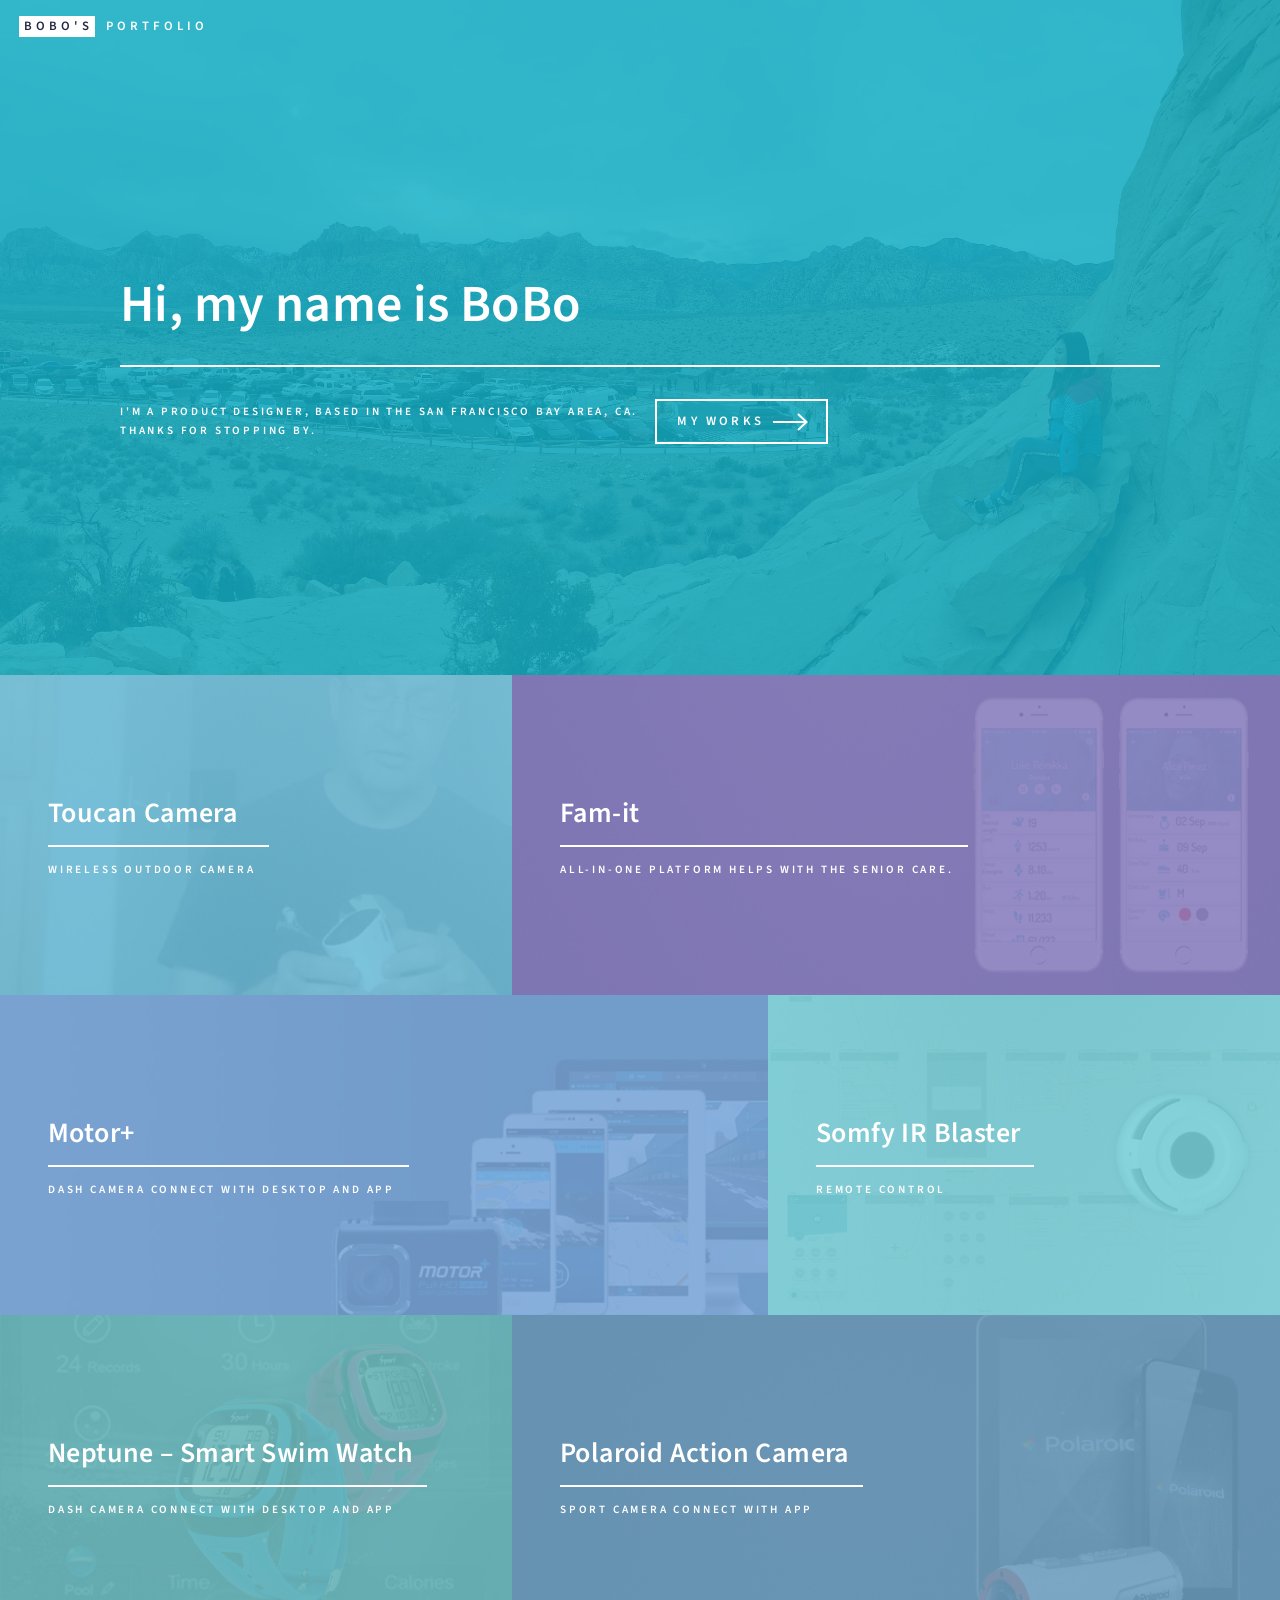
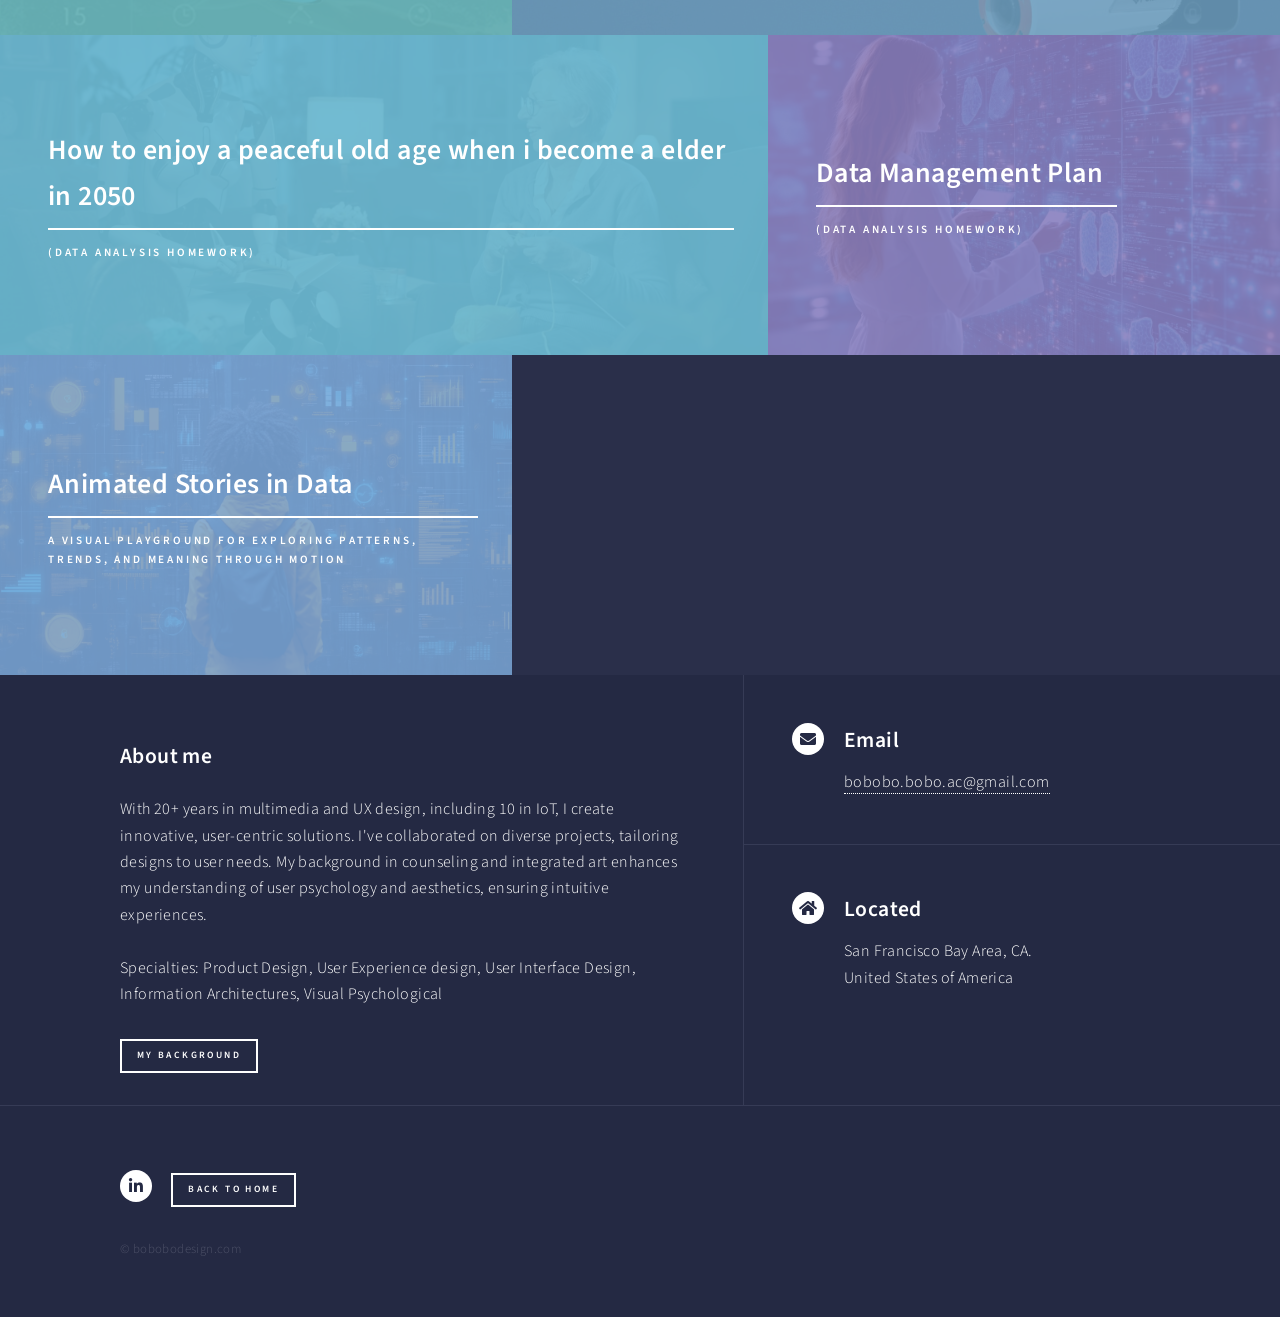
==== commit 53a0e053: "Add files via upload" ====
--- a/index.html
+++ b/index.html
@@ -107,7 +107,7 @@
 								</article>
 								<article>
 									<span class="image">
-										<img src="images/DA/da.png" alt="" />
+										<img src="images/da/da.png" alt="" />
 									</span>
 									<header class="major">
 										<h3><a href="da1.html" class="link">How to enjoy a peaceful old age when i become a elder in 2050 </a></h3>
@@ -116,7 +116,7 @@
 								</article>
 								<article>
 									<span class="image">
-										<img src="images/DA2.jpg" alt="" />
+										<img src="images/da2.jpg" alt="" />
 									</span>
 									<header class="major">
 										<h3><a href="da2.html" class="link">Data Management Plan </a></h3>
